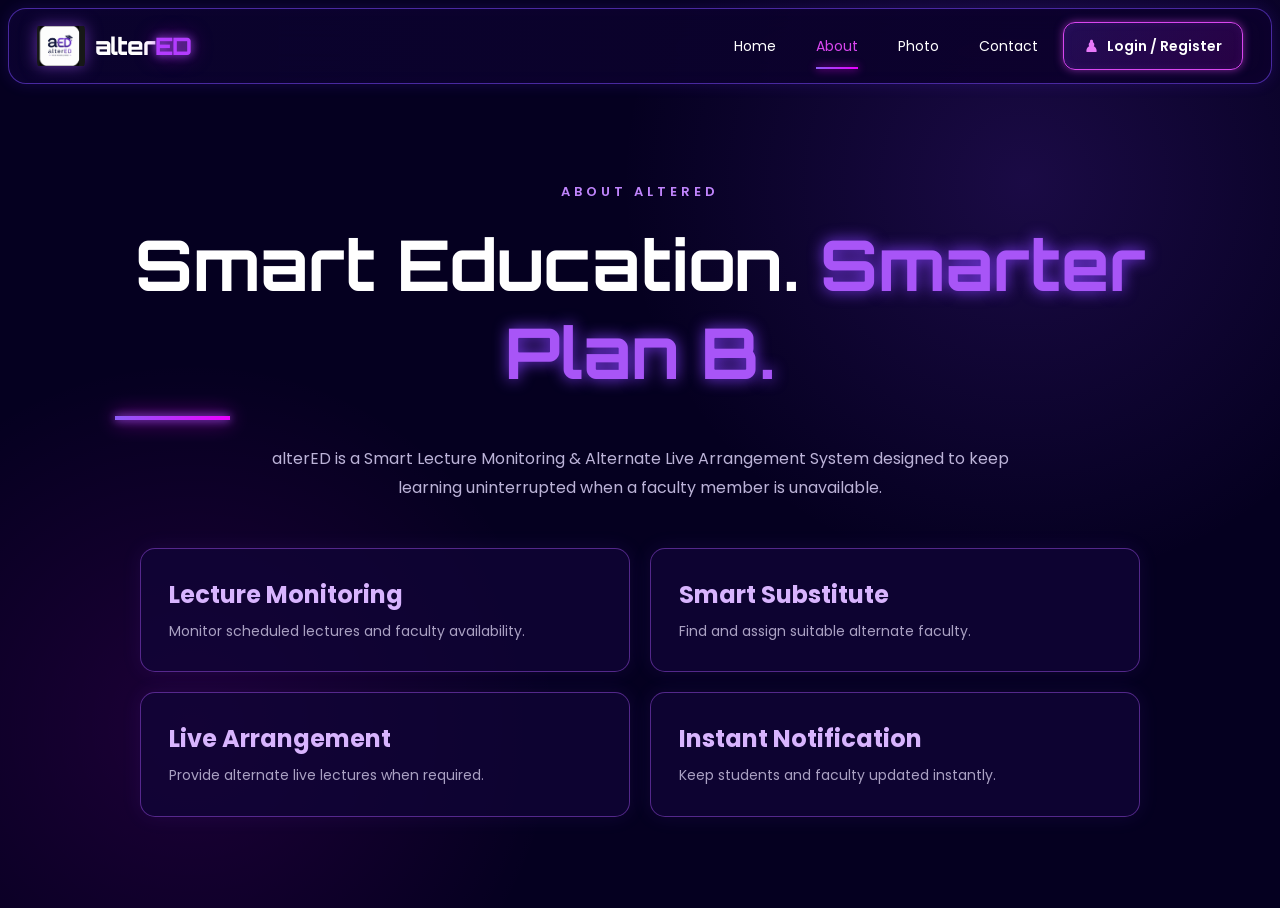
==== frontend/about.html @ 5fdceebd "Frontend completed" ====
<!DOCTYPE html>
<html lang="en">

<head>

    <meta charset="UTF-8">

    <meta
        name="viewport"
        content="width=device-width, initial-scale=1.0"
    >

    <title>About | alterED</title>

    <link rel="stylesheet" href="css/style.css">

</head>


<body>

    <header class="navbar">

        <a href="index.html" class="brand">

            <img
                src="images/test 2.jpg"
                alt="alterED Logo"
                class="brand-logo"
            >

            <span class="brand-name">
                alter<span>ED</span>
            </span>

        </a>


        <nav class="nav-menu">

            <a href="index.html">
                Home
            </a>

            <a href="about.html" class="active">
                About
            </a>

            <a href="photo.html">
                Photo
            </a>

            <a href="contact.html">
                Contact
            </a>

        </nav>


        <a
            href="login.html"
            class="auth-nav-button"
        >
            <span class="user-icon">♟</span>
            <span>Login / Register</span>
        </a>


        <button
            class="menu-button"
            onclick="toggleMenu()"
        >
            ☰
        </button>

    </header>


    <main class="simple-page">

        <p class="hero-small-title">
            ABOUT ALTERED
        </p>

        <h1 class="simple-title">
            Smart Education.
            <span>Smarter Plan B.</span>
        </h1>

        <div class="neon-line"></div>

        <p class="simple-description">

            alterED is a Smart Lecture Monitoring &
            Alternate Live Arrangement System designed
            to keep learning uninterrupted when a faculty
            member is unavailable.

        </p>


        <div class="feature-grid">

            <div class="feature-card">
                <h2>Lecture Monitoring</h2>
                <p>
                    Monitor scheduled lectures and faculty
                    availability.
                </p>
            </div>


            <div class="feature-card">
                <h2>Smart Substitute</h2>
                <p>
                    Find and assign suitable alternate faculty.
                </p>
            </div>


            <div class="feature-card">
                <h2>Live Arrangement</h2>
                <p>
                    Provide alternate live lectures when required.
                </p>
            </div>


            <div class="feature-card">
                <h2>Instant Notification</h2>
                <p>
                    Keep students and faculty updated instantly.
                </p>
            </div>

        </div>

    </main>


    <script src="js/script.js"></script>

</body>

</html>
---- frontend/css/style.css ----
@import url('https://fonts.googleapis.com/css2?family=Orbitron:wght@500;600;700;800&family=Poppins:wght@400;500;600;700&display=swap');


/* =====================================================
   RESET
===================================================== */

* {
    margin: 0;
    padding: 0;
    box-sizing: border-box;
}


html {
    scroll-behavior: smooth;
}


body {
    min-height: 100vh;

    font-family: 'Poppins', sans-serif;

    color: #ffffff;

    background:
        radial-gradient(
            circle at 80% 20%,
            rgba(124, 58, 237, 0.18),
            transparent 32%
        ),
        radial-gradient(
            circle at 15% 80%,
            rgba(236, 0, 255, 0.10),
            transparent 28%
        ),
        #050020;

    overflow-x: hidden;
}


/* =====================================================
   NAVBAR
===================================================== */

.navbar {
    width: calc(100% - 16px);

    min-height: 76px;

    margin: 8px;

    padding: 10px 28px;

    display: flex;

    align-items: center;

    justify-content: space-between;

    gap: 25px;

    position: relative;

    z-index: 100;

    border: 1px solid rgba(125, 74, 255, 0.55);

    border-radius: 18px;

    background:
        linear-gradient(
            90deg,
            rgba(11, 3, 46, 0.96),
            rgba(12, 1, 43, 0.88)
        );

    box-shadow:
        0 0 15px rgba(103, 51, 255, 0.16),
        inset 0 0 20px rgba(124, 58, 237, 0.03);

    backdrop-filter: blur(15px);
}


/* =====================================================
   BRAND
===================================================== */

.brand {
    display: flex;

    align-items: center;

    gap: 10px;

    text-decoration: none;

    flex-shrink: 0;
}


.brand-logo {
    width: 48px;

    height: 48px;

    object-fit: contain;

    border-radius: 8px;

    filter:
        drop-shadow(
            0 0 8px rgba(168, 85, 247, 0.55)
        );
}


.brand-name {
    font-family: 'Orbitron', sans-serif;

    font-size: 24px;

    font-weight: 800;

    color: #ffffff;

    letter-spacing: -1px;
}


.brand-name span {
    color: #b33cff;

    text-shadow:
        0 0 10px #a855f7,
        0 0 20px rgba(236, 0, 255, 0.5);
}


/* =====================================================
   NAV MENU
===================================================== */

.nav-menu {
    display: flex;

    align-items: center;

    justify-content: center;

    gap: 40px;

    margin-left: auto;
}


.nav-menu a {
    position: relative;

    color: #ffffff;

    text-decoration: none;

    font-size: 14px;

    transition: 0.3s;
}


.nav-menu a:hover {
    color: #d946ef;

    text-shadow:
        0 0 10px #d946ef;
}


.nav-menu a.active {
    color: #d946ef;
}


.nav-menu a.active::after {
    content: "";

    position: absolute;

    left: 0;

    right: 0;

    bottom: -12px;

    height: 2px;

    background:
        linear-gradient(
            90deg,
            #8b5cf6,
            #ec00ff
        );

    box-shadow:
        0 0 8px #ec00ff;
}


/* =====================================================
   LOGIN / REGISTER TOP RIGHT
===================================================== */

.auth-nav-button {
    min-height: 48px;

    padding: 0 20px;

    display: flex;

    align-items: center;

    justify-content: center;

    gap: 9px;

    border: 1px solid #d946ef;

    border-radius: 12px;

    color: #ffffff;

    text-decoration: none;

    font-size: 14px;

    font-weight: 600;

    background:
        linear-gradient(
            135deg,
            rgba(124, 58, 237, 0.20),
            rgba(236, 0, 255, 0.12)
        );

    box-shadow:
        0 0 8px rgba(217, 70, 239, 0.55),
        inset 0 0 10px rgba(168, 85, 247, 0.10);

    transition: 0.3s;

    white-space: nowrap;
}


.auth-nav-button:hover {
    transform: translateY(-2px);

    border-color: #ffffff;

    box-shadow:
        0 0 12px #d946ef,
        0 0 25px rgba(168, 85, 247, 0.45);
}


.user-icon {
    color: #e879f9;

    font-size: 16px;
}


/* =====================================================
   MOBILE MENU BUTTON
===================================================== */

.menu-button {
    display: none;

    border: none;

    background: transparent;

    color: #ffffff;

    font-size: 27px;

    cursor: pointer;
}


/* =====================================================
   HERO
===================================================== */

.hero {
    min-height: calc(100vh - 92px);

    padding: 55px 8% 70px;

    display: flex;

    align-items: center;

    justify-content: space-between;

    gap: 60px;

    position: relative;

    overflow: hidden;
}


.hero-content {
    width: 48%;

    position: relative;

    z-index: 5;
}


.hero-small-title {
    color: #c084fc;

    font-size: 13px;

    font-weight: 600;

    letter-spacing: 4px;

    margin-bottom: 18px;
}


.hero-title {
    font-family: 'Orbitron', sans-serif;

    font-size: clamp(58px, 7vw, 94px);

    line-height: 0.98;

    font-weight: 800;

    color: #ffffff;

    letter-spacing: -3px;

    text-shadow:
        0 0 10px rgba(255, 255, 255, 0.12);
}


.hero-title span {
    color: #a855f7;

    text-shadow:
        0 0 10px #a855f7,
        0 0 30px #7c3aed,
        0 0 45px rgba(236, 0, 255, 0.4);
}


.neon-line {
    width: 115px;

    height: 4px;

    margin: 20px 0 25px;

    background:
        linear-gradient(
            90deg,
            #8b5cf6,
            #ec00ff
        );

    box-shadow:
        0 0 8px #a855f7,
        0 0 20px #ec00ff;
}


.hero-heading {
    font-family: 'Orbitron', sans-serif;

    max-width: 650px;

    font-size: clamp(21px, 2.4vw, 31px);

    line-height: 1.35;

    font-weight: 600;

    margin-bottom: 20px;
}


.hero-description {
    max-width: 590px;

    color: #bcb3d8;

    font-size: 15px;

    line-height: 1.8;

    margin-bottom: 15px;
}


.hero-tagline {
    color: #ffffff;

    font-size: 15px;

    font-weight: 600;

    margin-bottom: 28px;
}


/* =====================================================
   GET STARTED
===================================================== */

.get-started {
    width: 220px;

    height: 56px;

    display: flex;

    align-items: center;

    justify-content: center;

    gap: 30px;

    border: 2px solid #ec38ff;

    border-radius: 13px;

    color: #ffffff;

    text-decoration: none;

    font-weight: 600;

    font-size: 16px;

    background:
        linear-gradient(
            90deg,
            rgba(124, 58, 237, 0.28),
            rgba(236, 0, 255, 0.14)
        );

    box-shadow:
        0 0 10px rgba(236, 56, 255, 0.6),
        0 0 25px rgba(124, 58, 237, 0.2);

    transition: 0.3s;
}


.get-started span {
    font-size: 23px;
}


.get-started:hover {
    transform: translateY(-3px);

    background:
        linear-gradient(
            90deg,
            #7c3aed,
            #c026d3
        );

    box-shadow:
        0 0 15px #ec38ff,
        0 0 35px rgba(168, 85, 247, 0.5);
}


/* =====================================================
   HERO VISUAL
===================================================== */

.hero-visual {
    width: 48%;

    min-height: 500px;

    position: relative;

    display: flex;

    align-items: center;

    justify-content: center;
}


.visual-glow {
    position: absolute;

    border-radius: 50%;

    filter: blur(90px);

    pointer-events: none;
}


.glow-purple {
    width: 300px;

    height: 300px;

    background: #7c3aed;

    opacity: 0.28;
}


.glow-blue {
    width: 250px;

    height: 250px;

    background: #2563eb;

    opacity: 0.18;

    right: 0;

    bottom: 40px;
}


/* =====================================================
   EDUCATION CIRCLE
===================================================== */

.education-circle {
    width: 470px;

    height: 470px;

    position: relative;

    display: flex;

    align-items: center;

    justify-content: center;

    border-radius: 50%;

    background:
        radial-gradient(
            circle,
            rgba(55, 25, 130, 0.35),
            transparent 63%
        );
}


.education-circle::before {
    content: "";

    position: absolute;

    width: 350px;

    height: 350px;

    border: 1px solid rgba(139, 92, 246, 0.35);

    border-radius: 50%;

    box-shadow:
        0 0 30px rgba(124, 58, 237, 0.25);
}


/* =====================================================
   ORBIT ICONS
===================================================== */

.orbit-icon {
    width: 58px;

    height: 58px;

    position: absolute;

    display: flex;

    align-items: center;

    justify-content: center;

    border: 1px solid #8b5cf6;

    border-radius: 50%;

    background:
        radial-gradient(
            circle,
            rgba(124, 58, 237, 0.55),
            rgba(20, 5, 70, 0.9)
        );

    box-shadow:
        0 0 10px #7c3aed,
        0 0 20px rgba(168, 85, 247, 0.25);

    font-size: 22px;

    z-index: 4;
}


.icon-top {
    top: 5px;

    left: 50%;

    transform: translateX(-50%);
}


.icon-left-top {
    top: 80px;

    left: 65px;
}


.icon-right-top {
    top: 80px;

    right: 65px;
}


.icon-left {
    top: 210px;

    left: 10px;
}


.icon-right {
    top: 210px;

    right: 10px;
}


.icon-left-bottom {
    bottom: 70px;

    left: 65px;
}


.icon-right-bottom {
    bottom: 70px;

    right: 65px;
}


/* =====================================================
   CIRCLE LINES
===================================================== */

.circle-line {
    position: absolute;

    height: 1px;

    background:
        linear-gradient(
            90deg,
            transparent,
            #6366f1,
            transparent
        );

    opacity: 0.55;
}


.line-one {
    width: 350px;

    transform: rotate(0deg);
}


.line-two {
    width: 330px;

    transform: rotate(45deg);
}


.line-three {
    width: 330px;

    transform: rotate(-45deg);
}


.line-four {
    width: 300px;

    transform: rotate(90deg);
}


/* =====================================================
   LAPTOP
===================================================== */

.laptop {
    width: 275px;

    position: relative;

    z-index: 5;

    filter:
        drop-shadow(
            0 0 20px rgba(76, 29, 149, 0.8)
        );
}


.laptop-screen {
    width: 245px;

    height: 165px;

    margin: auto;

    display: flex;

    align-items: center;

    justify-content: center;

    border: 5px solid #4234a8;

    border-bottom: 8px solid #24205e;

    border-radius: 10px 10px 3px 3px;

    background:
        radial-gradient(
            circle,
            #261064,
            #080025
        );

    box-shadow:
        0 0 10px #7c3aed,
        inset 0 0 20px rgba(124, 58, 237, 0.3);
}


.screen-symbol {
    font-size: 70px;

    filter:
        drop-shadow(
            0 0 12px #a855f7
        );
}


.laptop-base {
    width: 285px;

    height: 15px;

    margin-left: -5px;

    border-radius: 3px 3px 10px 10px;

    background:
        linear-gradient(
            90deg,
            #26216a,
            #5543c7,
            #26216a
        );

    box-shadow:
        0 5px 15px rgba(0, 0, 0, 0.4);
}


/* =====================================================
   PLATFORM
===================================================== */

.platform {
    width: 520px;

    height: 70px;

    position: absolute;

    bottom: 35px;

    border-radius: 50%;

    border: 3px solid #6d35f5;

    background:
        radial-gradient(
            ellipse,
            rgba(124, 58, 237, 0.25),
            transparent 65%
        );

    box-shadow:
        0 0 15px #7c3aed,
        0 0 40px rgba(37, 99, 235, 0.35);
}


/* =====================================================
   AUTH PAGE
===================================================== */

.auth-page {
    min-height: calc(100vh - 92px);

    padding: 55px 25px;

    position: relative;

    display: flex;

    align-items: center;

    justify-content: center;

    overflow: hidden;
}


.auth-background-glow {
    position: absolute;

    border-radius: 50%;

    filter: blur(130px);

    pointer-events: none;
}


.glow-auth-one {
    width: 400px;

    height: 400px;

    background: #7c3aed;

    opacity: 0.20;

    left: 5%;
}


.glow-auth-two {
    width: 350px;

    height: 350px;

    background: #2563eb;

    opacity: 0.15;

    right: 5%;
}


/* =====================================================
   AUTH CONTAINER
===================================================== */

.auth-container {
    width: 100%;

    max-width: 850px;

    padding: 35px 45px;

    display: grid;

    grid-template-columns: 1fr 1px 1fr;

    align-items: center;

    gap: 40px;

    position: relative;

    z-index: 5;

    border: 1px solid #a855f7;

    border-radius: 24px;

    background:
        radial-gradient(
            circle at center,
            rgba(79, 34, 165, 0.22),
            rgba(8, 0, 35, 0.93)
        );

    box-shadow:
        0 0 15px rgba(168, 85, 247, 0.55),
        0 0 40px rgba(124, 58, 237, 0.20),
        inset 0 0 25px rgba(168, 85, 247, 0.06);

    backdrop-filter: blur(18px);
}


.auth-column {
    width: 100%;
}


.auth-heading {
    text-align: center;

    margin-bottom: 22px;
}


.auth-heading h1 {
    font-size: 25px;

    margin-bottom: 5px;
}


.auth-heading p {
    color: #c4b5fd;

    font-size: 13px;
}


/* =====================================================
   AUTH INPUTS
===================================================== */

.auth-input {
    width: 100%;

    height: 48px;

    display: flex;

    align-items: center;

    gap: 10px;

    padding: 0 14px;

    margin-bottom: 13px;

    border: 1px solid rgba(168, 85, 247, 0.65);

    border-radius: 8px;

    background:
        rgba(10, 0, 45, 0.75);

    transition: 0.3s;
}


.auth-input:focus-within {
    border-color: #d946ef;

    box-shadow:
        0 0 10px rgba(217, 70, 239, 0.35);
}


.auth-input span {
    color: #c084fc;

    font-size: 16px;
}


.auth-input input,
.auth-input select {
    width: 100%;

    height: 100%;

    border: none;

    outline: none;

    color: #ffffff;

    background: transparent;

    font-family: 'Poppins', sans-serif;

    font-size: 13px;
}


.auth-input input::placeholder {
    color: #8d84a7;
}


.auth-input select option {
    background: #10002f;

    color: #ffffff;
}


/* =====================================================
   AUTH SUBMIT
===================================================== */

.auth-submit {
    width: 100%;

    height: 47px;

    border: none;

    border-radius: 8px;

    color: #ffffff;

    background:
        linear-gradient(
            90deg,
            #c026d3,
            #7c3aed
        );

    font-family: 'Poppins', sans-serif;

    font-size: 14px;

    font-weight: 600;

    cursor: pointer;

    box-shadow:
        0 0 15px rgba(168, 85, 247, 0.35);

    transition: 0.3s;
}


.auth-submit:hover {
    transform: translateY(-2px);

    box-shadow:
        0 0 15px #d946ef,
        0 0 30px rgba(124, 58, 237, 0.45);
}


.forgot-password {
    display: block;

    margin-top: 11px;

    text-align: center;

    color: #c084fc;

    font-size: 12px;

    text-decoration: none;
}


.forgot-password:hover {
    color: #ec00ff;
}


.form-message {
    min-height: 18px;

    margin-top: 7px;

    text-align: center;

    color: #d8b4fe;

    font-size: 12px;
}


/* =====================================================
   AUTH DIVIDER
===================================================== */

.auth-divider {
    width: 1px;

    height: 85%;

    background:
        linear-gradient(
            transparent,
            #a855f7,
            #ec00ff,
            transparent
        );

    box-shadow:
        0 0 10px #a855f7;
}


/* =====================================================
   SIMPLE PAGES
===================================================== */

.simple-page {
    min-height: calc(100vh - 92px);

    padding: 90px 9%;

    text-align: center;

    position: relative;
}


.simple-title {
    font-family: 'Orbitron', sans-serif;

    font-size: clamp(38px, 6vw, 70px);

    margin-bottom: 20px;
}


.simple-title span {
    color: #a855f7;

    text-shadow:
        0 0 15px #7c3aed;
}


.simple-description {
    max-width: 800px;

    margin: 0 auto 45px;

    color: #bcb3d8;

    line-height: 1.8;
}


.feature-grid {
    max-width: 1000px;

    margin: auto;

    display: grid;

    grid-template-columns:
        repeat(2, 1fr);

    gap: 20px;
}


.feature-card {
    padding: 28px;

    text-align: left;

    border: 1px solid rgba(168, 85, 247, 0.45);

    border-radius: 15px;

    background:
        rgba(17, 4, 55, 0.75);

    box-shadow:
        0 0 20px rgba(124, 58, 237, 0.10);
}


.feature-card h2 {
    color: #d8b4fe;

    margin-bottom: 8px;
}


.feature-card p {
    color: #aaa1c3;

    font-size: 14px;

    line-height: 1.7;
}


/* =====================================================
   PHOTO
===================================================== */

.photo-container {
    max-width: 750px;

    margin: 35px auto;

    padding: 15px;

    border: 1px solid #a855f7;

    border-radius: 20px;

    box-shadow:
        0 0 20px rgba(168, 85, 247, 0.3);
}


.main-photo {
    width: 100%;

    display: block;

    border-radius: 12px;
}


/* =====================================================
   CONTACT
===================================================== */

.contact-card {
    max-width: 700px;

    margin: 40px auto;

    display: grid;

    gap: 18px;
}


.contact-item {
    padding: 25px;

    border: 1px solid rgba(168, 85, 247, 0.45);

    border-radius: 14px;

    background:
        rgba(15, 3, 48, 0.75);
}


.contact-item h2 {
    color: #d8b4fe;

    margin-bottom: 6px;
}


.contact-item p {
    color: #aaa1c3;

    font-size: 14px;
}


/* =====================================================
   TABLET
===================================================== */

@media (max-width: 1000px) {

    .navbar {
        padding: 10px 18px;
    }


    .nav-menu {
        gap: 22px;
    }


    .hero {
        padding-left: 5%;
        padding-right: 5%;
    }


    .hero-visual {
        transform: scale(0.85);
    }


    .auth-container {
        max-width: 780px;

        padding: 30px;
    }

}


/* =====================================================
   MOBILE
===================================================== */

@media (max-width: 750px) {

    .navbar {
        min-height: 65px;

        border-radius: 13px;

        padding: 8px 14px;
    }


    .brand-logo {
        width: 40px;

        height: 40px;
    }


    .brand-name {
        font-size: 19px;
    }


    .nav-menu {
        display: none;

        position: absolute;

        top: 72px;

        left: 0;

        width: 100%;

        padding: 25px;

        flex-direction: column;

        gap: 22px;

        border: 1px solid rgba(168, 85, 247, 0.4);

        border-radius: 12px;

        background:
            rgba(8, 0, 35, 0.98);

        box-shadow:
            0 10px 30px rgba(0, 0, 0, 0.5);
    }


    .nav-menu.show {
        display: flex;
    }


    .nav-menu a.active::after {
        bottom: -7px;
    }


    .auth-nav-button {
        display: none;
    }


    .menu-button {
        display: block;
    }


    .hero {
        min-height: auto;

        padding: 60px 7%;

        flex-direction: column;

        text-align: center;
    }


    .hero-content {
        width: 100%;
    }


    .hero-small-title {
        font-size: 10px;

        letter-spacing: 2px;
    }


    .hero-title {
        font-size: 53px;

        letter-spacing: -2px;
    }


    .neon-line {
        margin-left: auto;

        margin-right: auto;
    }


    .hero-heading {
        font-size: 19px;
    }


    .hero-description {
        font-size: 13px;
    }


    .get-started {
        margin: auto;
    }


    .hero-visual {
        width: 100%;

        min-height: 420px;

        transform: scale(0.75);

        margin-top: -25px;
    }


    .auth-page {
        padding: 35px 15px;
    }


    .auth-container {
        grid-template-columns: 1fr;

        gap: 28px;

        padding: 30px 22px;

        border-radius: 18px;
    }


    .auth-divider {
        width: 80%;

        height: 1px;

        margin: auto;
    }


    .feature-grid {
        grid-template-columns: 1fr;
    }


    .simple-page {
        padding: 60px 6%;
    }

}


/* =====================================================
   SMALL MOBILE
===================================================== */

@media (max-width: 420px) {

    .hero-title {
        font-size: 43px;
    }


    .hero-heading {
        font-size: 17px;
    }


    .hero-visual {
        transform: scale(0.58);

        margin-top: -70px;

        margin-bottom: -70px;
    }


    .auth-container {
        padding: 25px 16px;
    }


    .auth-heading h1 {
        font-size: 22px;
    }


    .simple-title {
        font-size: 35px;
    }

}
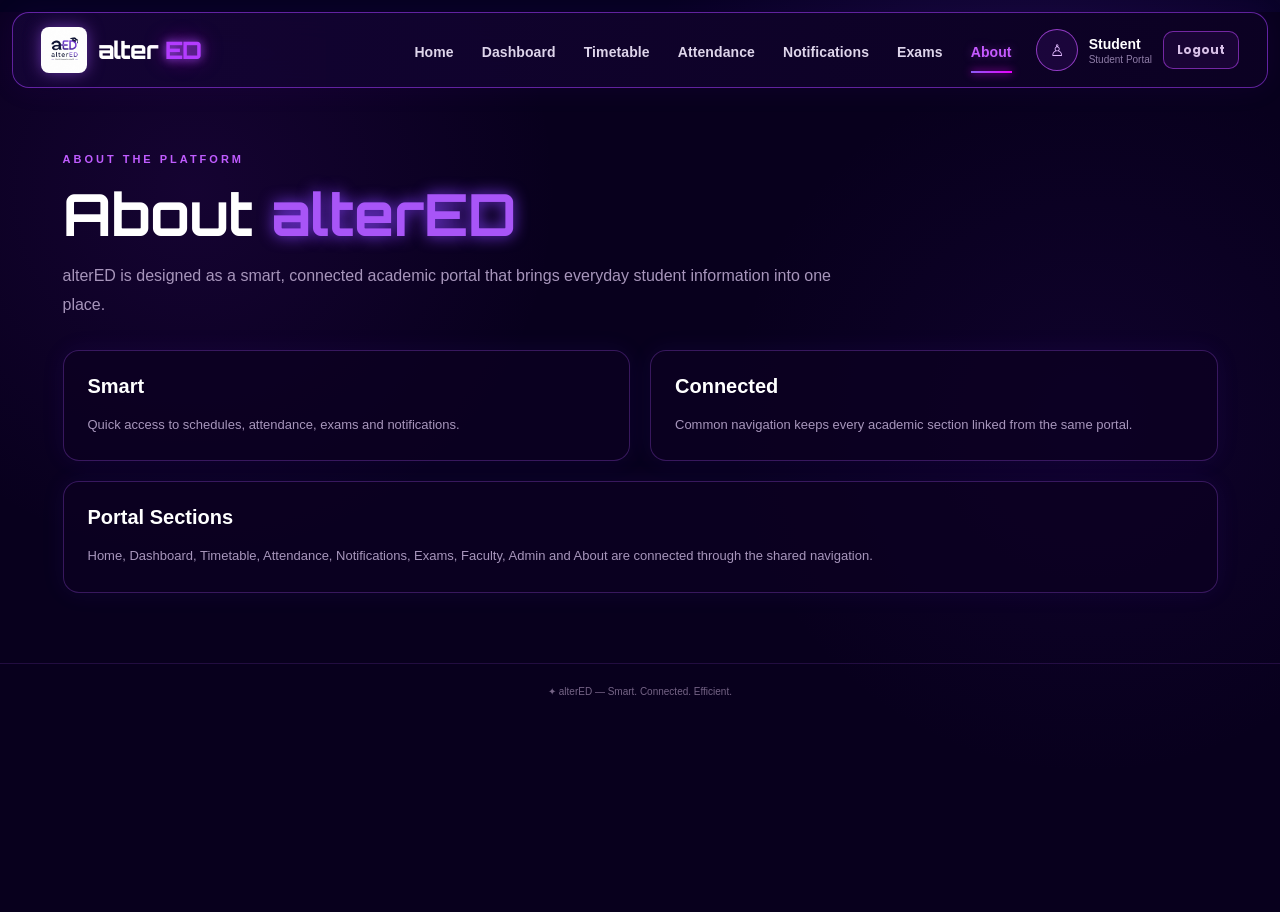
==== commit c4ef2811: "Update frontend UI" ====
--- a/frontend/about.html
+++ b/frontend/about.html
@@ -1,145 +1,117 @@
 <!DOCTYPE html>
 <html lang="en">
+ <head>
+  <meta charset="utf-8"/>
+  <meta content="width=device-width, initial-scale=1.0" name="viewport"/>
+  <link href="style.css" rel="stylesheet"/>
+  <script defer="" src="script.js">
+  </script>
+  <title>
+   alterED | About
+  </title>
+ </head>
+ <body>
+  <div class="student-page role-page" data-allowed-roles="student faculty admin">
+   <header class="dashboard-navbar">
+    <a aria-label="alterED home" class="brand" href="index.html">
+     <img alt="alterED Logo" class="brand-logo" src="logo.jfif"/>
+     <div class="brand-name">
+      alter
+      <span>
+       ED
+      </span>
+     </div>
+    </a>
+    <nav aria-label="Primary navigation" class="dashboard-nav">
+     <a class="nav-link" data-page="index.html" data-roles="student faculty admin" href="index.html">
+      Home
+     </a>
+     <a class="nav-link" data-page="student.html" data-roles="student" href="student.html">
+      Dashboard
+     </a>
+     <a class="nav-link" data-page="timetable.html" data-roles="student faculty admin" href="timetable.html">
+      Timetable
+     </a>
+     <a class="nav-link" data-page="attendance.html" data-roles="student" href="attendance.html">
+      Attendance
+     </a>
+     <a class="nav-link" data-page="notification.html" data-roles="student faculty admin" href="notification.html">
+      Notifications
+     </a>
+     <a class="nav-link" data-page="exam.html" data-roles="student faculty admin" href="exam.html">
+      Exams
+     </a>
+     <a class="nav-link" data-page="faculty.html" data-roles="faculty admin" href="faculty.html">
+      Faculty
+     </a>
+     <a class="nav-link" data-page="admin.html" data-roles="admin" href="admin.html">
+      Admin
+     </a>
+     <a class="nav-link" data-page="about.html" data-roles="student faculty admin" href="about.html">
+      About
+     </a>
+    </nav>
+    <div class="student-profile">
+     <div aria-hidden="true" class="profile-circle">
+      ♙
+     </div>
+     <div class="profile-info">
+      <strong id="profileRole">
+       Student
+      </strong>
+      <span id="profileScope">
+       Student Portal
+      </span>
+     </div>
+     <button aria-label="Logout" class="logout-button" id="logoutButton" type="button">
+      Logout
+     </button>
+    </div>
+   </header>
+   <main class="page-shell">
+    <span class="section-label">
+     ABOUT THE PLATFORM
+    </span>
+    <h1 class="page-title">
+     About
+     <span>
+      alterED
+     </span>
+    </h1>
+    <p class="page-subtitle">
+     alterED is designed as a smart, connected academic portal that brings everyday student information into one place.
+    </p>
+    <div class="content-grid">
+     <div class="data-card">
+      <h2>
+       Smart
+      </h2>
+      <p>
+       Quick access to schedules, attendance, exams and notifications.
+      </p>
+     </div>
+     <div class="data-card">
+      <h2>
+       Connected
+      </h2>
+      <p>
+       Common navigation keeps every academic section linked from the same portal.
+      </p>
+     </div>
+     <div class="data-card full-card">
+      <h2>
+       Portal Sections
+      </h2>
+      <p>
+       Home, Dashboard, Timetable, Attendance, Notifications, Exams, Faculty, Admin and About are connected through the shared navigation.
+      </p>
+     </div>
+    </div>
+   </main>
+   <footer class="dashboard-footer">
+    ✦ alterED — Smart. Connected. Efficient.
+   </footer>
+  </div>
+ </body>
+</html>
 
-<head>
-
-    <meta charset="UTF-8">
-
-    <meta
-        name="viewport"
-        content="width=device-width, initial-scale=1.0"
-    >
-
-    <title>About | alterED</title>
-
-    <link rel="stylesheet" href="css/style.css">
-
-</head>
-
-
-<body>
-
-    <header class="navbar">
-
-        <a href="index.html" class="brand">
-
-            <img
-                src="images/test 2.jpg"
-                alt="alterED Logo"
-                class="brand-logo"
-            >
-
-            <span class="brand-name">
-                alter<span>ED</span>
-            </span>
-
-        </a>
-
-
-        <nav class="nav-menu">
-
-            <a href="index.html">
-                Home
-            </a>
-
-            <a href="about.html" class="active">
-                About
-            </a>
-
-            <a href="photo.html">
-                Photo
-            </a>
-
-            <a href="contact.html">
-                Contact
-            </a>
-
-        </nav>
-
-
-        <a
-            href="login.html"
-            class="auth-nav-button"
-        >
-            <span class="user-icon">♟</span>
-            <span>Login / Register</span>
-        </a>
-
-
-        <button
-            class="menu-button"
-            onclick="toggleMenu()"
-        >
-            ☰
-        </button>
-
-    </header>
-
-
-    <main class="simple-page">
-
-        <p class="hero-small-title">
-            ABOUT ALTERED
-        </p>
-
-        <h1 class="simple-title">
-            Smart Education.
-            <span>Smarter Plan B.</span>
-        </h1>
-
-        <div class="neon-line"></div>
-
-        <p class="simple-description">
-
-            alterED is a Smart Lecture Monitoring &
-            Alternate Live Arrangement System designed
-            to keep learning uninterrupted when a faculty
-            member is unavailable.
-
-        </p>
-
-
-        <div class="feature-grid">
-
-            <div class="feature-card">
-                <h2>Lecture Monitoring</h2>
-                <p>
-                    Monitor scheduled lectures and faculty
-                    availability.
-                </p>
-            </div>
-
-
-            <div class="feature-card">
-                <h2>Smart Substitute</h2>
-                <p>
-                    Find and assign suitable alternate faculty.
-                </p>
-            </div>
-
-
-            <div class="feature-card">
-                <h2>Live Arrangement</h2>
-                <p>
-                    Provide alternate live lectures when required.
-                </p>
-            </div>
-
-
-            <div class="feature-card">
-                <h2>Instant Notification</h2>
-                <p>
-                    Keep students and faculty updated instantly.
-                </p>
-            </div>
-
-        </div>
-
-    </main>
-
-
-    <script src="js/script.js"></script>
-
-</body>
-
-</html>
--- a/frontend/style.css
+++ b/frontend/style.css
@@ -0,0 +1,3755 @@
+@import url('https://fonts.googleapis.com/css2?family=Orbitron:wght@500;600;700;800&family=Poppins:wght@400;500;600;700&display=swap');
+
+
+/* =====================================================
+   RESET
+===================================================== */
+
+* {
+    margin: 0;
+    padding: 0;
+    box-sizing: border-box;
+}
+
+
+html {
+    scroll-behavior: smooth;
+}
+
+
+body {
+    min-height: 100vh;
+
+    font-family: 'Poppins', sans-serif;
+
+    color: #ffffff;
+
+    background:
+        radial-gradient(
+            circle at 80% 20%,
+            rgba(124, 58, 237, 0.18),
+            transparent 32%
+        ),
+        radial-gradient(
+            circle at 15% 80%,
+            rgba(236, 0, 255, 0.10),
+            transparent 28%
+        ),
+        #050020;
+
+    overflow-x: hidden;
+}
+
+
+/* =====================================================
+   NAVBAR
+===================================================== */
+
+.navbar {
+    width: calc(100% - 16px);
+
+    min-height: 76px;
+
+    margin: 8px;
+
+    padding: 10px 28px;
+
+    display: flex;
+
+    align-items: center;
+
+    justify-content: space-between;
+
+    gap: 25px;
+
+    position: relative;
+
+    z-index: 100;
+
+    border: 1px solid rgba(125, 74, 255, 0.55);
+
+    border-radius: 18px;
+
+    background:
+        linear-gradient(
+            90deg,
+            rgba(11, 3, 46, 0.96),
+            rgba(12, 1, 43, 0.88)
+        );
+
+    box-shadow:
+        0 0 15px rgba(103, 51, 255, 0.16),
+        inset 0 0 20px rgba(124, 58, 237, 0.03);
+
+    backdrop-filter: blur(15px);
+}
+
+
+/* =====================================================
+   BRAND
+===================================================== */
+
+.brand {
+    display: flex;
+
+    align-items: center;
+
+    gap: 10px;
+
+    text-decoration: none;
+
+    flex-shrink: 0;
+}
+
+
+.brand-logo {
+    width: 48px;
+
+    height: 48px;
+
+    object-fit: contain;
+
+    border-radius: 8px;
+
+    filter:
+        drop-shadow(
+            0 0 8px rgba(168, 85, 247, 0.55)
+        );
+}
+
+
+.brand-name {
+    font-family: 'Orbitron', sans-serif;
+
+    font-size: 24px;
+
+    font-weight: 800;
+
+    color: #ffffff;
+
+    letter-spacing: -1px;
+}
+
+
+.brand-name span {
+    color: #b33cff;
+
+    text-shadow:
+        0 0 10px #a855f7,
+        0 0 20px rgba(236, 0, 255, 0.5);
+}
+
+
+/* =====================================================
+   NAV MENU
+===================================================== */
+
+.nav-menu {
+    display: flex;
+
+    align-items: center;
+
+    justify-content: center;
+
+    gap: 40px;
+
+    margin-left: auto;
+}
+
+
+.nav-menu a {
+    position: relative;
+
+    color: #ffffff;
+
+    text-decoration: none;
+
+    font-size: 14px;
+
+    transition: 0.3s;
+}
+
+
+.nav-menu a:hover {
+    color: #d946ef;
+
+    text-shadow:
+        0 0 10px #d946ef;
+}
+
+
+.nav-menu a.active {
+    color: #d946ef;
+}
+
+
+.nav-menu a.active::after {
+    content: "";
+
+    position: absolute;
+
+    left: 0;
+
+    right: 0;
+
+    bottom: -12px;
+
+    height: 2px;
+
+    background:
+        linear-gradient(
+            90deg,
+            #8b5cf6,
+            #ec00ff
+        );
+
+    box-shadow:
+        0 0 8px #ec00ff;
+}
+
+
+/* =====================================================
+   LOGIN / REGISTER TOP RIGHT
+===================================================== */
+
+.auth-nav-button {
+    min-height: 48px;
+
+    padding: 0 20px;
+
+    display: flex;
+
+    align-items: center;
+
+    justify-content: center;
+
+    gap: 9px;
+
+    border: 1px solid #d946ef;
+
+    border-radius: 12px;
+
+    color: #ffffff;
+
+    text-decoration: none;
+
+    font-size: 14px;
+
+    font-weight: 600;
+
+    background:
+        linear-gradient(
+            135deg,
+            rgba(124, 58, 237, 0.20),
+            rgba(236, 0, 255, 0.12)
+        );
+
+    box-shadow:
+        0 0 8px rgba(217, 70, 239, 0.55),
+        inset 0 0 10px rgba(168, 85, 247, 0.10);
+
+    transition: 0.3s;
+
+    white-space: nowrap;
+}
+
+
+.auth-nav-button:hover {
+    transform: translateY(-2px);
+
+    border-color: #ffffff;
+
+    box-shadow:
+        0 0 12px #d946ef,
+        0 0 25px rgba(168, 85, 247, 0.45);
+}
+
+
+.user-icon {
+    color: #e879f9;
+
+    font-size: 16px;
+}
+
+
+/* =====================================================
+   MOBILE MENU BUTTON
+===================================================== */
+
+.menu-button {
+    display: none;
+
+    border: none;
+
+    background: transparent;
+
+    color: #ffffff;
+
+    font-size: 27px;
+
+    cursor: pointer;
+}
+
+
+/* =====================================================
+   HERO
+===================================================== */
+
+.hero {
+    min-height: calc(100vh - 92px);
+
+    padding: 55px 8% 70px;
+
+    display: flex;
+
+    align-items: center;
+
+    justify-content: space-between;
+
+    gap: 60px;
+
+    position: relative;
+
+    overflow: hidden;
+}
+
+
+.hero-content {
+    width: 48%;
+
+    position: relative;
+
+    z-index: 5;
+}
+
+
+.hero-small-title {
+    color: #c084fc;
+
+    font-size: 13px;
+
+    font-weight: 600;
+
+    letter-spacing: 4px;
+
+    margin-bottom: 18px;
+}
+
+
+.hero-title {
+    font-family: 'Orbitron', sans-serif;
+
+    font-size: clamp(58px, 7vw, 94px);
+
+    line-height: 0.98;
+
+    font-weight: 800;
+
+    color: #ffffff;
+
+    letter-spacing: -3px;
+
+    text-shadow:
+        0 0 10px rgba(255, 255, 255, 0.12);
+}
+
+
+.hero-title span {
+    color: #a855f7;
+
+    text-shadow:
+        0 0 10px #a855f7,
+        0 0 30px #7c3aed,
+        0 0 45px rgba(236, 0, 255, 0.4);
+}
+
+
+.neon-line {
+    width: 115px;
+
+    height: 4px;
+
+    margin: 20px 0 25px;
+
+    background:
+        linear-gradient(
+            90deg,
+            #8b5cf6,
+            #ec00ff
+        );
+
+    box-shadow:
+        0 0 8px #a855f7,
+        0 0 20px #ec00ff;
+}
+
+
+.hero-heading {
+    font-family: 'Orbitron', sans-serif;
+
+    max-width: 650px;
+
+    font-size: clamp(21px, 2.4vw, 31px);
+
+    line-height: 1.35;
+
+    font-weight: 600;
+
+    margin-bottom: 20px;
+}
+
+
+.hero-description {
+    max-width: 590px;
+
+    color: #bcb3d8;
+
+    font-size: 15px;
+
+    line-height: 1.8;
+
+    margin-bottom: 15px;
+}
+
+
+.hero-tagline {
+    color: #ffffff;
+
+    font-size: 15px;
+
+    font-weight: 600;
+
+    margin-bottom: 28px;
+}
+
+
+/* =====================================================
+   GET STARTED
+===================================================== */
+
+.get-started {
+    width: 220px;
+
+    height: 56px;
+
+    display: flex;
+
+    align-items: center;
+
+    justify-content: center;
+
+    gap: 30px;
+
+    border: 2px solid #ec38ff;
+
+    border-radius: 13px;
+
+    color: #ffffff;
+
+    text-decoration: none;
+
+    font-weight: 600;
+
+    font-size: 16px;
+
+    background:
+        linear-gradient(
+            90deg,
+            rgba(124, 58, 237, 0.28),
+            rgba(236, 0, 255, 0.14)
+        );
+
+    box-shadow:
+        0 0 10px rgba(236, 56, 255, 0.6),
+        0 0 25px rgba(124, 58, 237, 0.2);
+
+    transition: 0.3s;
+}
+
+
+.get-started span {
+    font-size: 23px;
+}
+
+
+.get-started:hover {
+    transform: translateY(-3px);
+
+    background:
+        linear-gradient(
+            90deg,
+            #7c3aed,
+            #c026d3
+        );
+
+    box-shadow:
+        0 0 15px #ec38ff,
+        0 0 35px rgba(168, 85, 247, 0.5);
+}
+
+
+/* =====================================================
+   HERO VISUAL
+===================================================== */
+
+.hero-visual {
+    width: 48%;
+
+    min-height: 500px;
+
+    position: relative;
+
+    display: flex;
+
+    align-items: center;
+
+    justify-content: center;
+}
+
+
+.visual-glow {
+    position: absolute;
+
+    border-radius: 50%;
+
+    filter: blur(90px);
+
+    pointer-events: none;
+}
+
+
+.glow-purple {
+    width: 300px;
+
+    height: 300px;
+
+    background: #7c3aed;
+
+    opacity: 0.28;
+}
+
+
+.glow-blue {
+    width: 250px;
+
+    height: 250px;
+
+    background: #2563eb;
+
+    opacity: 0.18;
+
+    right: 0;
+
+    bottom: 40px;
+}
+
+
+/* =====================================================
+   EDUCATION CIRCLE
+===================================================== */
+
+.education-circle {
+    width: 470px;
+
+    height: 470px;
+
+    position: relative;
+
+    display: flex;
+
+    align-items: center;
+
+    justify-content: center;
+
+    border-radius: 50%;
+
+    background:
+        radial-gradient(
+            circle,
+            rgba(55, 25, 130, 0.35),
+            transparent 63%
+        );
+}
+
+
+.education-circle::before {
+    content: "";
+
+    position: absolute;
+
+    width: 350px;
+
+    height: 350px;
+
+    border: 1px solid rgba(139, 92, 246, 0.35);
+
+    border-radius: 50%;
+
+    box-shadow:
+        0 0 30px rgba(124, 58, 237, 0.25);
+}
+
+
+/* =====================================================
+   ORBIT ICONS
+===================================================== */
+
+.orbit-icon {
+    width: 58px;
+
+    height: 58px;
+
+    position: absolute;
+
+    display: flex;
+
+    align-items: center;
+
+    justify-content: center;
+
+    border: 1px solid #8b5cf6;
+
+    border-radius: 50%;
+
+    background:
+        radial-gradient(
+            circle,
+            rgba(124, 58, 237, 0.55),
+            rgba(20, 5, 70, 0.9)
+        );
+
+    box-shadow:
+        0 0 10px #7c3aed,
+        0 0 20px rgba(168, 85, 247, 0.25);
+
+    font-size: 22px;
+
+    z-index: 4;
+}
+
+
+.icon-top {
+    top: 5px;
+
+    left: 50%;
+
+    transform: translateX(-50%);
+}
+
+
+.icon-left-top {
+    top: 80px;
+
+    left: 65px;
+}
+
+
+.icon-right-top {
+    top: 80px;
+
+    right: 65px;
+}
+
+
+.icon-left {
+    top: 210px;
+
+    left: 10px;
+}
+
+
+.icon-right {
+    top: 210px;
+
+    right: 10px;
+}
+
+
+.icon-left-bottom {
+    bottom: 70px;
+
+    left: 65px;
+}
+
+
+.icon-right-bottom {
+    bottom: 70px;
+
+    right: 65px;
+}
+
+
+/* =====================================================
+   CIRCLE LINES
+===================================================== */
+
+.circle-line {
+    position: absolute;
+
+    height: 1px;
+
+    background:
+        linear-gradient(
+            90deg,
+            transparent,
+            #6366f1,
+            transparent
+        );
+
+    opacity: 0.55;
+}
+
+
+.line-one {
+    width: 350px;
+
+    transform: rotate(0deg);
+}
+
+
+.line-two {
+    width: 330px;
+
+    transform: rotate(45deg);
+}
+
+
+.line-three {
+    width: 330px;
+
+    transform: rotate(-45deg);
+}
+
+
+.line-four {
+    width: 300px;
+
+    transform: rotate(90deg);
+}
+
+
+/* =====================================================
+   LAPTOP
+===================================================== */
+
+.laptop {
+    width: 275px;
+
+    position: relative;
+
+    z-index: 5;
+
+    filter:
+        drop-shadow(
+            0 0 20px rgba(76, 29, 149, 0.8)
+        );
+}
+
+
+.laptop-screen {
+    width: 245px;
+
+    height: 165px;
+
+    margin: auto;
+
+    display: flex;
+
+    align-items: center;
+
+    justify-content: center;
+
+    border: 5px solid #4234a8;
+
+    border-bottom: 8px solid #24205e;
+
+    border-radius: 10px 10px 3px 3px;
+
+    background:
+        radial-gradient(
+            circle,
+            #261064,
+            #080025
+        );
+
+    box-shadow:
+        0 0 10px #7c3aed,
+        inset 0 0 20px rgba(124, 58, 237, 0.3);
+}
+
+
+.screen-symbol {
+    font-size: 70px;
+
+    filter:
+        drop-shadow(
+            0 0 12px #a855f7
+        );
+}
+
+
+.laptop-base {
+    width: 285px;
+
+    height: 15px;
+
+    margin-left: -5px;
+
+    border-radius: 3px 3px 10px 10px;
+
+    background:
+        linear-gradient(
+            90deg,
+            #26216a,
+            #5543c7,
+            #26216a
+        );
+
+    box-shadow:
+        0 5px 15px rgba(0, 0, 0, 0.4);
+}
+
+
+/* =====================================================
+   PLATFORM
+===================================================== */
+
+.platform {
+    width: 520px;
+
+    height: 70px;
+
+    position: absolute;
+
+    bottom: 35px;
+
+    border-radius: 50%;
+
+    border: 3px solid #6d35f5;
+
+    background:
+        radial-gradient(
+            ellipse,
+            rgba(124, 58, 237, 0.25),
+            transparent 65%
+        );
+
+    box-shadow:
+        0 0 15px #7c3aed,
+        0 0 40px rgba(37, 99, 235, 0.35);
+}
+
+
+/* =====================================================
+   AUTH PAGE
+===================================================== */
+
+.auth-page {
+    min-height: calc(100vh - 92px);
+
+    padding: 55px 25px;
+
+    position: relative;
+
+    display: flex;
+
+    align-items: center;
+
+    justify-content: center;
+
+    overflow: hidden;
+}
+
+
+.auth-background-glow {
+    position: absolute;
+
+    border-radius: 50%;
+
+    filter: blur(130px);
+
+    pointer-events: none;
+}
+
+
+.glow-auth-one {
+    width: 400px;
+
+    height: 400px;
+
+    background: #7c3aed;
+
+    opacity: 0.20;
+
+    left: 5%;
+}
+
+
+.glow-auth-two {
+    width: 350px;
+
+    height: 350px;
+
+    background: #2563eb;
+
+    opacity: 0.15;
+
+    right: 5%;
+}
+
+
+/* =====================================================
+   AUTH CONTAINER
+===================================================== */
+
+.auth-container {
+    width: 100%;
+
+    max-width: 850px;
+
+    padding: 35px 45px;
+
+    display: grid;
+
+    grid-template-columns: 1fr 1px 1fr;
+
+    align-items: center;
+
+    gap: 40px;
+
+    position: relative;
+
+    z-index: 5;
+
+    border: 1px solid #a855f7;
+
+    border-radius: 24px;
+
+    background:
+        radial-gradient(
+            circle at center,
+            rgba(79, 34, 165, 0.22),
+            rgba(8, 0, 35, 0.93)
+        );
+
+    box-shadow:
+        0 0 15px rgba(168, 85, 247, 0.55),
+        0 0 40px rgba(124, 58, 237, 0.20),
+        inset 0 0 25px rgba(168, 85, 247, 0.06);
+
+    backdrop-filter: blur(18px);
+}
+
+
+.auth-column {
+    width: 100%;
+}
+
+
+.auth-heading {
+    text-align: center;
+
+    margin-bottom: 22px;
+}
+
+
+.auth-heading h1 {
+    font-size: 25px;
+
+    margin-bottom: 5px;
+}
+
+
+.auth-heading p {
+    color: #c4b5fd;
+
+    font-size: 13px;
+}
+
+
+/* =====================================================
+   AUTH INPUTS
+===================================================== */
+
+.auth-input {
+    width: 100%;
+
+    height: 48px;
+
+    display: flex;
+
+    align-items: center;
+
+    gap: 10px;
+
+    padding: 0 14px;
+
+    margin-bottom: 13px;
+
+    border: 1px solid rgba(168, 85, 247, 0.65);
+
+    border-radius: 8px;
+
+    background:
+        rgba(10, 0, 45, 0.75);
+
+    transition: 0.3s;
+}
+
+
+.auth-input:focus-within {
+    border-color: #d946ef;
+
+    box-shadow:
+        0 0 10px rgba(217, 70, 239, 0.35);
+}
+
+
+.auth-input span {
+    color: #c084fc;
+
+    font-size: 16px;
+}
+
+
+.auth-input input,
+.auth-input select {
+    width: 100%;
+
+    height: 100%;
+
+    border: none;
+
+    outline: none;
+
+    color: #ffffff;
+
+    background: transparent;
+
+    font-family: 'Poppins', sans-serif;
+
+    font-size: 13px;
+}
+
+
+.auth-input input::placeholder {
+    color: #8d84a7;
+}
+
+
+.auth-input select option {
+    background: #10002f;
+
+    color: #ffffff;
+}
+
+
+/* =====================================================
+   AUTH SUBMIT
+===================================================== */
+
+.auth-submit {
+    width: 100%;
+
+    height: 47px;
+
+    border: none;
+
+    border-radius: 8px;
+
+    color: #ffffff;
+
+    background:
+        linear-gradient(
+            90deg,
+            #c026d3,
+            #7c3aed
+        );
+
+    font-family: 'Poppins', sans-serif;
+
+    font-size: 14px;
+
+    font-weight: 600;
+
+    cursor: pointer;
+
+    box-shadow:
+        0 0 15px rgba(168, 85, 247, 0.35);
+
+    transition: 0.3s;
+}
+
+
+.auth-submit:hover {
+    transform: translateY(-2px);
+
+    box-shadow:
+        0 0 15px #d946ef,
+        0 0 30px rgba(124, 58, 237, 0.45);
+}
+
+
+.forgot-password {
+    display: block;
+
+    margin-top: 11px;
+
+    text-align: center;
+
+    color: #c084fc;
+
+    font-size: 12px;
+
+    text-decoration: none;
+}
+
+
+.forgot-password:hover {
+    color: #ec00ff;
+}
+
+
+.form-message {
+    min-height: 18px;
+
+    margin-top: 7px;
+
+    text-align: center;
+
+    color: #d8b4fe;
+
+    font-size: 12px;
+}
+
+
+/* =====================================================
+   AUTH DIVIDER
+===================================================== */
+
+.auth-divider {
+    width: 1px;
+
+    height: 85%;
+
+    background:
+        linear-gradient(
+            transparent,
+            #a855f7,
+            #ec00ff,
+            transparent
+        );
+
+    box-shadow:
+        0 0 10px #a855f7;
+}
+
+
+/* =====================================================
+   SIMPLE PAGES
+===================================================== */
+
+.simple-page {
+    min-height: calc(100vh - 92px);
+
+    padding: 90px 9%;
+
+    text-align: center;
+
+    position: relative;
+}
+
+
+.simple-title {
+    font-family: 'Orbitron', sans-serif;
+
+    font-size: clamp(38px, 6vw, 70px);
+
+    margin-bottom: 20px;
+}
+
+
+.simple-title span {
+    color: #a855f7;
+
+    text-shadow:
+        0 0 15px #7c3aed;
+}
+
+
+.simple-description {
+    max-width: 800px;
+
+    margin: 0 auto 45px;
+
+    color: #bcb3d8;
+
+    line-height: 1.8;
+}
+
+
+.feature-grid {
+    max-width: 1000px;
+
+    margin: auto;
+
+    display: grid;
+
+    grid-template-columns:
+        repeat(2, 1fr);
+
+    gap: 20px;
+}
+
+
+.feature-card {
+    padding: 28px;
+
+    text-align: left;
+
+    border: 1px solid rgba(168, 85, 247, 0.45);
+
+    border-radius: 15px;
+
+    background:
+        rgba(17, 4, 55, 0.75);
+
+    box-shadow:
+        0 0 20px rgba(124, 58, 237, 0.10);
+}
+
+
+.feature-card h2 {
+    color: #d8b4fe;
+
+    margin-bottom: 8px;
+}
+
+
+.feature-card p {
+    color: #aaa1c3;
+
+    font-size: 14px;
+
+    line-height: 1.7;
+}
+
+
+/* =====================================================
+   PHOTO
+===================================================== */
+
+.photo-container {
+    max-width: 750px;
+
+    margin: 35px auto;
+
+    padding: 15px;
+
+    border: 1px solid #a855f7;
+
+    border-radius: 20px;
+
+    box-shadow:
+        0 0 20px rgba(168, 85, 247, 0.3);
+}
+
+
+.main-photo {
+    width: 100%;
+
+    display: block;
+
+    border-radius: 12px;
+}
+
+
+/* =====================================================
+   CONTACT
+===================================================== */
+
+.contact-card {
+    max-width: 700px;
+
+    margin: 40px auto;
+
+    display: grid;
+
+    gap: 18px;
+}
+
+
+.contact-item {
+    padding: 25px;
+
+    border: 1px solid rgba(168, 85, 247, 0.45);
+
+    border-radius: 14px;
+
+    background:
+        rgba(15, 3, 48, 0.75);
+}
+
+
+.contact-item h2 {
+    color: #d8b4fe;
+
+    margin-bottom: 6px;
+}
+
+
+.contact-item p {
+    color: #aaa1c3;
+
+    font-size: 14px;
+}
+
+
+/* =====================================================
+   TABLET
+===================================================== */
+
+@media (max-width: 1000px) {
+
+    .navbar {
+        padding: 10px 18px;
+    }
+
+
+    .nav-menu {
+        gap: 22px;
+    }
+
+
+    .hero {
+        padding-left: 5%;
+        padding-right: 5%;
+    }
+
+
+    .hero-visual {
+        transform: scale(0.85);
+    }
+
+
+    .auth-container {
+        max-width: 780px;
+
+        padding: 30px;
+    }
+
+}
+
+
+/* =====================================================
+   MOBILE
+===================================================== */
+
+@media (max-width: 750px) {
+
+    .navbar {
+        min-height: 65px;
+
+        border-radius: 13px;
+
+        padding: 8px 14px;
+    }
+
+
+    .brand-logo {
+        width: 40px;
+
+        height: 40px;
+    }
+
+
+    .brand-name {
+        font-size: 19px;
+    }
+
+
+    .nav-menu {
+        display: none;
+
+        position: absolute;
+
+        top: 72px;
+
+        left: 0;
+
+        width: 100%;
+
+        padding: 25px;
+
+        flex-direction: column;
+
+        gap: 22px;
+
+        border: 1px solid rgba(168, 85, 247, 0.4);
+
+        border-radius: 12px;
+
+        background:
+            rgba(8, 0, 35, 0.98);
+
+        box-shadow:
+            0 10px 30px rgba(0, 0, 0, 0.5);
+    }
+
+
+    .nav-menu.show {
+        display: flex;
+    }
+
+
+    .nav-menu a.active::after {
+        bottom: -7px;
+    }
+
+
+    .auth-nav-button {
+        display: none;
+    }
+
+
+    .menu-button {
+        display: block;
+    }
+
+
+    .hero {
+        min-height: auto;
+
+        padding: 60px 7%;
+
+        flex-direction: column;
+
+        text-align: center;
+    }
+
+
+    .hero-content {
+        width: 100%;
+    }
+
+
+    .hero-small-title {
+        font-size: 10px;
+
+        letter-spacing: 2px;
+    }
+
+
+    .hero-title {
+        font-size: 53px;
+
+        letter-spacing: -2px;
+    }
+
+
+    .neon-line {
+        margin-left: auto;
+
+        margin-right: auto;
+    }
+
+
+    .hero-heading {
+        font-size: 19px;
+    }
+
+
+    .hero-description {
+        font-size: 13px;
+    }
+
+
+    .get-started {
+        margin: auto;
+    }
+
+
+    .hero-visual {
+        width: 100%;
+
+        min-height: 420px;
+
+        transform: scale(0.75);
+
+        margin-top: -25px;
+    }
+
+
+    .auth-page {
+        padding: 35px 15px;
+    }
+
+
+    .auth-container {
+        grid-template-columns: 1fr;
+
+        gap: 28px;
+
+        padding: 30px 22px;
+
+        border-radius: 18px;
+    }
+
+
+    .auth-divider {
+        width: 80%;
+
+        height: 1px;
+
+        margin: auto;
+    }
+
+
+    .feature-grid {
+        grid-template-columns: 1fr;
+    }
+
+
+    .simple-page {
+        padding: 60px 6%;
+    }
+
+}
+
+
+/* =====================================================
+   SMALL MOBILE
+===================================================== */
+
+@media (max-width: 420px) {
+
+    .hero-title {
+        font-size: 43px;
+    }
+
+
+    .hero-heading {
+        font-size: 17px;
+    }
+
+
+    .hero-visual {
+        transform: scale(0.58);
+
+        margin-top: -70px;
+
+        margin-bottom: -70px;
+    }
+
+
+    .auth-container {
+        padding: 25px 16px;
+    }
+
+
+    .auth-heading h1 {
+        font-size: 22px;
+    }
+
+
+    .simple-title {
+        font-size: 35px;
+    }
+
+}
+
+/* =========================================================
+   alterED
+   STUDENT DASHBOARD
+   ========================================================= */
+
+
+/* =========================================================
+   PAGE
+   ========================================================= */
+
+.student-page {
+
+    min-height: 100vh;
+
+    width: 100%;
+
+    color: #ffffff;
+
+    background:
+        radial-gradient(
+            circle at 15% 20%,
+            rgba(110, 25, 190, 0.13),
+            transparent 28%
+        ),
+
+        radial-gradient(
+            circle at 85% 45%,
+            rgba(70, 20, 150, 0.12),
+            transparent 30%
+        ),
+
+        #08001d;
+
+    font-family:
+        "Segoe UI",
+        Arial,
+        sans-serif;
+
+}
+
+
+/* =========================================================
+   NAVBAR
+   ========================================================= */
+
+.student-navbar {
+
+    width: calc(100% - 24px);
+
+    min-height: 76px;
+
+    margin: 12px auto 0;
+
+    padding: 0 28px;
+
+    display: flex;
+
+    align-items: center;
+
+    justify-content: space-between;
+
+    gap: 25px;
+
+    border: 1px solid
+        rgba(164, 60, 255, 0.55);
+
+    border-radius: 17px;
+
+    background:
+        linear-gradient(
+            90deg,
+            rgba(20, 4, 53, 0.92),
+            rgba(12, 1, 35, 0.96)
+        );
+
+    box-shadow:
+        0 0 30px
+        rgba(110, 30, 200, 0.08);
+
+}
+
+
+/* =========================================================
+   BRAND
+   ========================================================= */
+
+.student-brand {
+
+    display: flex;
+
+    align-items: center;
+
+    gap: 11px;
+
+    text-decoration: none;
+
+    flex-shrink: 0;
+
+}
+
+
+.brand-mark {
+
+    width: 45px;
+    height: 45px;
+
+    border-radius: 7px;
+
+    display: flex;
+
+    flex-direction: column;
+
+    align-items: center;
+
+    justify-content: center;
+
+    background:
+        linear-gradient(
+            145deg,
+            #ffffff,
+            #d8d5e0
+        );
+
+    color: #21004d;
+
+    box-shadow:
+        0 0 15px
+        rgba(255,255,255,0.08);
+
+}
+
+
+.brand-ae {
+
+    font-size: 14px;
+
+    font-weight: 900;
+
+    line-height: 12px;
+
+}
+
+
+.brand-ed {
+
+    font-size: 7px;
+
+    letter-spacing: 1px;
+
+    color: #8e2cff;
+
+}
+
+
+.brand-text {
+
+    font-size: 24px;
+
+    font-weight: 800;
+
+    letter-spacing: -1px;
+
+    color: white;
+
+}
+
+
+.brand-text span {
+
+    color: #a83cff;
+
+    text-shadow:
+        0 0 13px
+        rgba(168, 60, 255, 0.7);
+
+}
+
+
+/* =========================================================
+   NAVIGATION
+   ========================================================= */
+
+.student-navigation {
+
+    display: flex;
+
+    align-items: center;
+
+    justify-content: center;
+
+    gap: 38px;
+
+    margin-left: auto;
+
+}
+
+
+.student-nav-link {
+
+    position: relative;
+
+    padding: 29px 0 25px;
+
+    color: #ded5eb;
+
+    text-decoration: none;
+
+    font-size: 14px;
+
+    font-weight: 600;
+
+    transition: 0.25s ease;
+
+}
+
+
+.student-nav-link:hover {
+
+    color: #c35cff;
+
+}
+
+
+.student-nav-link.active {
+
+    color: #c55aff;
+
+}
+
+
+.student-nav-link.active::after {
+
+    content: "";
+
+    position: absolute;
+
+    left: 0;
+    right: 0;
+
+    bottom: 12px;
+
+    height: 2px;
+
+    background: #c24fff;
+
+    box-shadow:
+        0 0 12px
+        rgba(194, 79, 255, 0.9);
+
+}
+
+
+/* =========================================================
+   USER
+   ========================================================= */
+
+.student-user {
+
+    display: flex;
+
+    align-items: center;
+
+    gap: 10px;
+
+    min-width: 95px;
+
+}
+
+
+.user-icon {
+
+    width: 38px;
+    height: 38px;
+
+    display: flex;
+
+    align-items: center;
+
+    justify-content: center;
+
+    border-radius: 50%;
+
+    border: 1px solid
+        rgba(196, 82, 255, 0.7);
+
+    color: #e1baff;
+
+    background:
+        rgba(109, 35, 175, 0.16);
+
+}
+
+
+.user-text {
+
+    display: flex;
+
+    flex-direction: column;
+
+    gap: 2px;
+
+}
+
+
+.user-text strong {
+
+    font-size: 13px;
+
+    color: white;
+
+}
+
+
+.user-text span {
+
+    font-size: 10px;
+
+    color: #8f7da8;
+
+}
+
+
+/* =========================================================
+   MAIN
+   ========================================================= */
+
+.student-main {
+
+    width: min(1155px, calc(100% - 50px));
+
+    margin: 0 auto;
+
+    padding:
+        62px 0 55px;
+
+}
+
+
+/* =========================================================
+   WELCOME
+   ========================================================= */
+
+.student-welcome {
+
+    display: flex;
+
+    align-items: center;
+
+    justify-content: space-between;
+
+    gap: 30px;
+
+    margin-bottom: 38px;
+
+}
+
+
+.dashboard-label {
+
+    display: block;
+
+    margin-bottom: 22px;
+
+    color: #c05cff;
+
+    font-size: 12px;
+
+    font-weight: 800;
+
+    letter-spacing: 4px;
+
+}
+
+
+.welcome-left h1 {
+
+    margin: 0;
+
+    font-size: clamp(40px, 4.3vw, 54px);
+
+    line-height: 1.05;
+
+    letter-spacing: -2px;
+
+    font-weight: 800;
+
+}
+
+
+.welcome-left h1 span {
+
+    color: #a83cff;
+
+    text-shadow:
+        0 0 18px
+        rgba(168, 60, 255, 0.55),
+
+        0 0 35px
+        rgba(120, 30, 255, 0.25);
+
+}
+
+
+.welcome-left p {
+
+    margin: 17px 0 0;
+
+    color: #a795bb;
+
+    font-size: 14px;
+
+}
+
+
+/* =========================================================
+   TODAY
+   ========================================================= */
+
+.today-box {
+
+    width: 175px;
+
+    min-height: 88px;
+
+    padding: 18px;
+
+    display: flex;
+
+    flex-direction: column;
+
+    align-items: center;
+
+    justify-content: center;
+
+    border-radius: 14px;
+
+    border: 1px solid
+        rgba(166, 63, 255, 0.55);
+
+    background:
+        rgba(20, 4, 52, 0.65);
+
+    box-shadow:
+        0 0 25px
+        rgba(104, 30, 180, 0.08);
+
+}
+
+
+.today-box span {
+
+    color: #9585aa;
+
+    font-size: 12px;
+
+    margin-bottom: 7px;
+
+}
+
+
+.today-box strong {
+
+    color: #d6b2ff;
+
+    font-size: 18px;
+
+    letter-spacing: 0.5px;
+
+}
+
+
+/* =========================================================
+   STATS
+   ========================================================= */
+
+.student-stats {
+
+    display: grid;
+
+    grid-template-columns:
+        repeat(4, 1fr);
+
+    gap: 18px;
+
+    margin-bottom: 25px;
+
+}
+
+
+.student-stat-card {
+
+    min-height: 88px;
+
+    display: flex;
+
+    align-items: center;
+
+    gap: 15px;
+
+    padding: 20px;
+
+    border-radius: 14px;
+
+    border: 1px solid
+        rgba(135, 55, 210, 0.55);
+
+    background:
+        rgba(14, 2, 38, 0.8);
+
+    transition: 0.25s ease;
+
+}
+
+
+.student-stat-card:hover {
+
+    transform: translateY(-3px);
+
+    border-color:
+        rgba(202, 77, 255, 0.8);
+
+    box-shadow:
+        0 10px 30px
+        rgba(115, 30, 220, 0.12);
+
+}
+
+
+.stat-symbol {
+
+    width: 49px;
+    height: 49px;
+
+    display: flex;
+
+    align-items: center;
+
+    justify-content: center;
+
+    flex-shrink: 0;
+
+    border-radius: 13px;
+
+    background:
+        linear-gradient(
+            145deg,
+            rgba(113, 35, 179, 0.5),
+            rgba(48, 9, 91, 0.75)
+        );
+
+    border: 1px solid
+        rgba(176, 64, 255, 0.55);
+
+    font-size: 21px;
+
+}
+
+
+.stat-information {
+
+    display: flex;
+
+    flex-direction: column;
+
+    gap: 5px;
+
+}
+
+
+.stat-information span {
+
+    color: #9988ae;
+
+    font-size: 12px;
+
+}
+
+
+.stat-information strong {
+
+    color: white;
+
+    font-size: 20px;
+
+    font-weight: 800;
+
+}
+
+
+/* =========================================================
+   COLUMNS
+   ========================================================= */
+
+.student-columns {
+
+    display: grid;
+
+    grid-template-columns:
+        minmax(0, 1.6fr)
+        minmax(340px, 1fr);
+
+    gap: 22px;
+
+    margin-bottom: 22px;
+
+}
+
+
+/* =========================================================
+   PANEL
+   ========================================================= */
+
+.student-panel {
+
+    border-radius: 18px;
+
+    border: 1px solid
+        rgba(139, 54, 210, 0.55);
+
+    background:
+        linear-gradient(
+            145deg,
+            rgba(17, 2, 44, 0.93),
+            rgba(9, 1, 28, 0.97)
+        );
+
+    overflow: hidden;
+
+}
+
+
+.schedule-panel {
+
+    padding: 27px 25px 25px;
+
+}
+
+
+.notification-panel {
+
+    padding: 27px 25px 25px;
+
+}
+
+
+/* =========================================================
+   PANEL HEADER
+   ========================================================= */
+
+.panel-header {
+
+    display: flex;
+
+    align-items: center;
+
+    justify-content: space-between;
+
+    gap: 15px;
+
+    margin-bottom: 24px;
+
+}
+
+
+.panel-label {
+
+    display: block;
+
+    color: #b952ff;
+
+    font-size: 10px;
+
+    font-weight: 800;
+
+    letter-spacing: 3px;
+
+    margin-bottom: 8px;
+
+}
+
+
+.panel-header h2 {
+
+    margin: 0;
+
+    color: white;
+
+    font-size: 21px;
+
+    font-weight: 800;
+
+    letter-spacing: -0.4px;
+
+}
+
+
+.live-indicator {
+
+    color: #e457ff;
+
+    font-size: 10px;
+
+    font-weight: 800;
+
+    letter-spacing: 1px;
+
+}
+
+
+/* =========================================================
+   LECTURES
+   ========================================================= */
+
+.lecture-list {
+
+    display: flex;
+
+    flex-direction: column;
+
+    gap: 12px;
+
+}
+
+
+.lecture-item {
+
+    min-height: 75px;
+
+    display: grid;
+
+    grid-template-columns:
+        86px 1fr auto;
+
+    align-items: center;
+
+    gap: 15px;
+
+    padding: 13px 15px;
+
+    border-radius: 13px;
+
+    border: 1px solid
+        rgba(103, 48, 165, 0.45);
+
+    background:
+        rgba(12, 1, 34, 0.8);
+
+    transition: 0.25s ease;
+
+}
+
+
+.lecture-item:hover {
+
+    border-color:
+        rgba(177, 63, 255, 0.7);
+
+    transform: translateX(3px);
+
+}
+
+
+.lecture-item.current {
+
+    border-color:
+        rgba(211, 64, 255, 0.9);
+
+    box-shadow:
+        0 0 20px
+        rgba(177, 47, 255, 0.08);
+
+}
+
+
+.lecture-item.alternate {
+
+    border-color:
+        rgba(37, 107, 205, 0.75);
+
+}
+
+
+.lecture-time {
+
+    display: flex;
+
+    flex-direction: column;
+
+    gap: 4px;
+
+}
+
+
+.lecture-time strong {
+
+    font-family:
+        "Consolas",
+        monospace;
+
+    font-size: 17px;
+
+    color: white;
+
+}
+
+
+.lecture-time span {
+
+    color: #7e6b98;
+
+    font-size: 9px;
+
+}
+
+
+.lecture-info h3 {
+
+    margin: 0 0 4px;
+
+    color: white;
+
+    font-size: 14px;
+
+}
+
+
+.lecture-info p {
+
+    margin: 0 0 5px;
+
+    color: #ad91cb;
+
+    font-size: 11px;
+
+}
+
+
+.lecture-info span {
+
+    color: #756386;
+
+    font-size: 10px;
+
+}
+
+
+.lecture-badge {
+
+    padding: 6px 11px;
+
+    border-radius: 20px;
+
+    font-size: 9px;
+
+    white-space: nowrap;
+
+}
+
+
+.lecture-badge.completed {
+
+    color: #b49ad0;
+
+    background:
+        rgba(102, 50, 160, 0.2);
+
+    border: 1px solid
+        rgba(130, 63, 190, 0.55);
+
+}
+
+
+.lecture-badge.now {
+
+    color: #edbaff;
+
+    background:
+        rgba(150, 48, 220, 0.18);
+
+    border: 1px solid
+        rgba(196, 65, 255, 0.65);
+
+}
+
+
+.lecture-badge.upcoming {
+
+    color: #c5a9ec;
+
+    background:
+        rgba(90, 38, 158, 0.18);
+
+    border: 1px solid
+        rgba(124, 51, 195, 0.55);
+
+}
+
+
+.lecture-badge.alternate-badge {
+
+    color: #d6c0ff;
+
+    background:
+        rgba(79, 39, 170, 0.22);
+
+    border: 1px solid
+        rgba(60, 100, 220, 0.7);
+
+}
+
+
+/* =========================================================
+   SCHEDULE BUTTON
+   ========================================================= */
+
+.schedule-button {
+
+    height: 45px;
+
+    margin-top: 18px;
+
+    display: flex;
+
+    align-items: center;
+
+    justify-content: center;
+
+    gap: 10px;
+
+    border-radius: 10px;
+
+    color: #d8a6ff;
+
+    text-decoration: none;
+
+    border: 1px solid
+        rgba(171, 59, 240, 0.65);
+
+    background:
+        rgba(93, 24, 155, 0.18);
+
+    font-size: 12px;
+
+    font-weight: 700;
+
+    transition: 0.25s ease;
+
+}
+
+
+.schedule-button:hover {
+
+    background:
+        rgba(135, 35, 215, 0.25);
+
+    box-shadow:
+        0 0 22px
+        rgba(170, 48, 255, 0.16);
+
+}
+
+
+/* =========================================================
+   NOTIFICATIONS
+   ========================================================= */
+
+.notification-number {
+
+    min-width: 27px;
+    height: 27px;
+
+    display: flex;
+
+    align-items: center;
+
+    justify-content: center;
+
+    border-radius: 50%;
+
+    color: white;
+
+    background:
+        linear-gradient(
+            145deg,
+            #9c3cff,
+            #6a28d6
+        );
+
+    font-size: 11px;
+
+    box-shadow:
+        0 0 15px
+        rgba(145, 50, 255, 0.35);
+
+}
+
+
+.notification-list {
+
+    display: flex;
+
+    flex-direction: column;
+
+    gap: 12px;
+
+}
+
+
+.notification-item {
+
+    display: flex;
+
+    align-items: flex-start;
+
+    gap: 13px;
+
+    padding: 14px;
+
+    border-radius: 12px;
+
+    border: 1px solid
+        rgba(105, 48, 166, 0.42);
+
+    background:
+        rgba(12, 1, 33, 0.72);
+
+    transition: 0.25s ease;
+
+}
+
+
+.notification-item:hover {
+
+    border-color:
+        rgba(190, 64, 255, 0.7);
+
+}
+
+
+.notification-icon {
+
+    width: 35px;
+    height: 35px;
+
+    flex-shrink: 0;
+
+    display: flex;
+
+    align-items: center;
+
+    justify-content: center;
+
+    border-radius: 9px;
+
+    background:
+        rgba(104, 35, 175, 0.32);
+
+    font-size: 16px;
+
+}
+
+
+.notification-content h3 {
+
+    margin: 0 0 5px;
+
+    color: white;
+
+    font-size: 12px;
+
+}
+
+
+.notification-content p {
+
+    margin: 0 0 6px;
+
+    color: #9b87ae;
+
+    font-size: 10px;
+
+    line-height: 1.45;
+
+}
+
+
+.notification-content span {
+
+    color: #675674;
+
+    font-size: 9px;
+
+}
+
+
+.notifications-button {
+
+    width: 100%;
+
+    height: 43px;
+
+    margin-top: 17px;
+
+    border-radius: 10px;
+
+    border: 1px solid
+        rgba(155, 55, 220, 0.5);
+
+    background:
+        rgba(70, 18, 115, 0.22);
+
+    color: #caa4ed;
+
+    cursor: pointer;
+
+    font-size: 11px;
+
+    font-weight: 700;
+
+    transition: 0.25s ease;
+
+}
+
+
+.notifications-button:hover {
+
+    background:
+        rgba(125, 30, 195, 0.25);
+
+    color: white;
+
+}
+
+
+/* =========================================================
+   ATTENDANCE
+   ========================================================= */
+
+.attendance-panel {
+
+    padding: 28px 25px 20px;
+
+    margin-bottom: 22px;
+
+}
+
+
+.details-link {
+
+    color: #b96aff;
+
+    text-decoration: none;
+
+    font-size: 11px;
+
+    font-weight: 700;
+
+}
+
+
+.details-link:hover {
+
+    color: white;
+
+}
+
+
+.attendance-body {
+
+    display: flex;
+
+    align-items: center;
+
+    gap: 45px;
+
+}
+
+
+.attendance-ring {
+
+    width: 125px;
+    height: 125px;
+
+    flex-shrink: 0;
+
+    padding: 9px;
+
+    display: flex;
+
+    align-items: center;
+
+    justify-content: center;
+
+    border-radius: 50%;
+
+    background:
+        conic-gradient(
+            #b43cff 0deg 310deg,
+            rgba(85, 31, 126, 0.35) 310deg 360deg
+        );
+
+    box-shadow:
+        0 0 25px
+        rgba(167, 48, 255, 0.18);
+
+}
+
+
+.attendance-ring-inner {
+
+    width: 100%;
+    height: 100%;
+
+    display: flex;
+
+    flex-direction: column;
+
+    align-items: center;
+
+    justify-content: center;
+
+    border-radius: 50%;
+
+    background:
+        #100127;
+
+}
+
+
+.attendance-ring-inner strong {
+
+    font-size: 28px;
+
+    color: white;
+
+}
+
+
+.attendance-ring-inner span {
+
+    margin-top: 3px;
+
+    color: #8c789e;
+
+    font-size: 10px;
+
+}
+
+
+.attendance-numbers {
+
+    flex: 1;
+
+    display: grid;
+
+    grid-template-columns:
+        repeat(3, 1fr);
+
+    gap: 25px;
+
+}
+
+
+.attendance-numbers div {
+
+    display: flex;
+
+    flex-direction: column;
+
+    gap: 5px;
+
+}
+
+
+.attendance-numbers strong {
+
+    color: white;
+
+    font-size: 23px;
+
+}
+
+
+.attendance-numbers span {
+
+    color: #8d799f;
+
+    font-size: 10px;
+
+}
+
+
+.privacy-text {
+
+    margin: 18px 0 0;
+
+    color: #66536f;
+
+    font-size: 10px;
+
+}
+
+
+/* =========================================================
+   QUICK ACTIONS
+   ========================================================= */
+
+.quick-action-grid {
+
+    display: grid;
+
+    grid-template-columns:
+        repeat(3, 1fr);
+
+    gap: 18px;
+
+    margin-bottom: 22px;
+
+}
+
+
+.quick-action {
+
+    min-height: 80px;
+
+    display: flex;
+
+    align-items: center;
+
+    gap: 15px;
+
+    padding: 17px;
+
+    border-radius: 13px;
+
+    border: 1px solid
+        rgba(110, 49, 170, 0.48);
+
+    background:
+        rgba(13, 2, 36, 0.78);
+
+    text-decoration: none;
+
+    transition: 0.25s ease;
+
+}
+
+
+.quick-action:hover {
+
+    transform: translateY(-3px);
+
+    border-color:
+        rgba(190, 63, 255, 0.75);
+
+}
+
+
+.quick-action-icon {
+
+    width: 43px;
+    height: 43px;
+
+    display: flex;
+
+    align-items: center;
+
+    justify-content: center;
+
+    border-radius: 10px;
+
+    background:
+        rgba(101, 31, 165, 0.3);
+
+    border: 1px solid
+        rgba(161, 58, 235, 0.45);
+
+    font-size: 18px;
+
+}
+
+
+.quick-action div:last-child {
+
+    display: flex;
+
+    flex-direction: column;
+
+    gap: 5px;
+
+}
+
+
+.quick-action strong {
+
+    color: white;
+
+    font-size: 12px;
+
+}
+
+
+.quick-action span {
+
+    color: #776485;
+
+    font-size: 10px;
+
+}
+
+
+/* =========================================================
+   AI ASSISTANT
+   ========================================================= */
+
+.ai-assistant {
+
+    min-height: 118px;
+
+    display: flex;
+
+    align-items: center;
+
+    gap: 18px;
+
+    padding: 22px 25px;
+
+    border-radius: 18px;
+
+    border: 1px solid
+        rgba(183, 62, 255, 0.7);
+
+    background:
+        linear-gradient(
+            110deg,
+            rgba(56, 11, 104, 0.65),
+            rgba(29, 5, 64, 0.82)
+        );
+
+    box-shadow:
+        inset 0 0 40px
+        rgba(130, 34, 220, 0.06);
+
+}
+
+
+.ai-orb {
+
+    width: 56px;
+    height: 56px;
+
+    flex-shrink: 0;
+
+    display: flex;
+
+    align-items: center;
+
+    justify-content: center;
+
+    border-radius: 50%;
+
+    color: white;
+
+    font-size: 25px;
+
+    border: 1px solid
+        #d158ff;
+
+    background:
+        radial-gradient(
+            circle,
+            rgba(184, 59, 255, 0.45),
+            rgba(70, 10, 125, 0.45)
+        );
+
+    box-shadow:
+        0 0 25px
+        rgba(191, 59, 255, 0.35);
+
+}
+
+
+.ai-text {
+
+    flex: 1;
+
+}
+
+
+.ai-text > span {
+
+    color: #c05bff;
+
+    font-size: 10px;
+
+    font-weight: 800;
+
+    letter-spacing: 3px;
+
+}
+
+
+.ai-text h2 {
+
+    margin: 7px 0 5px;
+
+    color: white;
+
+    font-size: 19px;
+
+}
+
+
+.ai-text p {
+
+    margin: 0;
+
+    color: #a18daf;
+
+    font-size: 11px;
+
+}
+
+
+.ai-button {
+
+    min-width: 165px;
+
+    height: 47px;
+
+    padding: 0 18px;
+
+    display: flex;
+
+    align-items: center;
+
+    justify-content: center;
+
+    gap: 15px;
+
+    border-radius: 10px;
+
+    border: 1px solid
+        #c449ff;
+
+    background:
+        rgba(116, 25, 170, 0.28);
+
+    color: white;
+
+    font-size: 12px;
+
+    font-weight: 700;
+
+    cursor: pointer;
+
+    transition: 0.25s ease;
+
+}
+
+
+.ai-button:hover {
+
+    background:
+        rgba(160, 43, 220, 0.38);
+
+    box-shadow:
+        0 0 25px
+        rgba(186, 52, 255, 0.2);
+
+    transform: translateY(-2px);
+
+}
+
+
+.ai-button span {
+
+    font-size: 17px;
+
+}
+
+
+/* =========================================================
+   FOOTER
+   ========================================================= */
+
+.student-footer {
+
+    width: 100%;
+
+    padding: 25px;
+
+    text-align: center;
+
+    color: #645272;
+
+    font-size: 10px;
+
+}
+
+
+/* =========================================================
+   AI RESPONSE
+   IMPORTANT:
+   NO BROWSER ALERT
+   ========================================================= */
+
+.ai-response-box {
+
+    position: fixed;
+
+    right: 25px;
+
+    bottom: 25px;
+
+    width: min(400px, calc(100% - 40px));
+
+    display: flex;
+
+    align-items: center;
+
+    gap: 13px;
+
+    padding: 16px;
+
+    border-radius: 15px;
+
+    border: 1px solid
+        rgba(192, 68, 255, 0.75);
+
+    background:
+        rgba(18, 3, 43, 0.97);
+
+    box-shadow:
+        0 15px 45px
+        rgba(0, 0, 0, 0.45),
+
+        0 0 25px
+        rgba(160, 40, 255, 0.18);
+
+    backdrop-filter: blur(15px);
+
+    opacity: 0;
+
+    visibility: hidden;
+
+    transform:
+        translateY(20px);
+
+    transition:
+        0.25s ease;
+
+    z-index: 9999;
+
+}
+
+
+.ai-response-box.show {
+
+    opacity: 1;
+
+    visibility: visible;
+
+    transform:
+        translateY(0);
+
+}
+
+
+.ai-response-icon {
+
+    width: 40px;
+    height: 40px;
+
+    display: flex;
+
+    align-items: center;
+
+    justify-content: center;
+
+    flex-shrink: 0;
+
+    border-radius: 50%;
+
+    color: white;
+
+    border: 1px solid #ca50ff;
+
+    background:
+        rgba(145, 35, 210, 0.35);
+
+    box-shadow:
+        0 0 15px
+        rgba(194, 65, 255, 0.25);
+
+}
+
+
+.ai-response-content {
+
+    flex: 1;
+
+}
+
+
+.ai-response-content strong {
+
+    display: block;
+
+    color: white;
+
+    font-size: 12px;
+
+    margin-bottom: 4px;
+
+}
+
+
+.ai-response-content p {
+
+    margin: 0;
+
+    color: #a995b8;
+
+    font-size: 10px;
+
+    line-height: 1.45;
+
+}
+
+
+#closeAiButton {
+
+    width: 28px;
+    height: 28px;
+
+    border: 0;
+
+    border-radius: 50%;
+
+    background:
+        rgba(255,255,255,0.05);
+
+    color: #bbaac8;
+
+    font-size: 19px;
+
+    cursor: pointer;
+
+}
+
+
+#closeAiButton:hover {
+
+    color: white;
+
+    background:
+        rgba(255,255,255,0.1);
+
+}
+
+
+/* =========================================================
+   TABLET
+   ========================================================= */
+
+@media (max-width: 1000px) {
+
+    .student-navigation {
+
+        gap: 20px;
+
+    }
+
+
+    .student-columns {
+
+        grid-template-columns: 1fr;
+
+    }
+
+
+    .student-stats {
+
+        grid-template-columns:
+            repeat(2, 1fr);
+
+    }
+
+}
+
+
+/* =========================================================
+   MOBILE
+   ========================================================= */
+
+@media (max-width: 700px) {
+
+    .student-navbar {
+
+        width: calc(100% - 16px);
+
+        padding: 12px 15px;
+
+        flex-wrap: wrap;
+
+    }
+
+
+    .student-navigation {
+
+        order: 3;
+
+        width: 100%;
+
+        overflow-x: auto;
+
+        justify-content: flex-start;
+
+    }
+
+
+    .student-nav-link {
+
+        padding:
+            10px 0 13px;
+
+        white-space: nowrap;
+
+    }
+
+
+    .student-nav-link.active::after {
+
+        bottom: 4px;
+
+    }
+
+
+    .student-user {
+
+        display: none;
+
+    }
+
+
+    .student-main {
+
+        width: calc(100% - 30px);
+
+        padding-top: 40px;
+
+    }
+
+
+    .student-welcome {
+
+        flex-direction: column;
+
+        align-items: flex-start;
+
+    }
+
+
+    .today-box {
+
+        width: 160px;
+
+    }
+
+
+    .student-stats {
+
+        grid-template-columns: 1fr;
+
+    }
+
+
+    .lecture-item {
+
+        grid-template-columns:
+            70px 1fr;
+
+    }
+
+
+    .lecture-badge {
+
+        grid-column: 2;
+
+        justify-self: start;
+
+    }
+
+
+    .attendance-body {
+
+        flex-direction: column;
+
+        align-items: flex-start;
+
+    }
+
+
+    .attendance-numbers {
+
+        width: 100%;
+
+    }
+
+
+    .quick-action-grid {
+
+        grid-template-columns: 1fr;
+
+    }
+
+
+    .ai-assistant {
+
+        flex-direction: column;
+
+        align-items: flex-start;
+
+    }
+
+
+    .ai-button {
+
+        width: 100%;
+
+    }
+
+}
+
+
+@media (max-width: 450px) {
+
+    .welcome-left h1 {
+
+        font-size: 37px;
+
+    }
+
+
+    .attendance-numbers {
+
+        gap: 10px;
+
+    }
+
+
+    .attendance-numbers strong {
+
+        font-size: 19px;
+
+    }
+
+}
+
+/* =========================================================
+   alterED FINAL — SHARED PAGE COMPATIBILITY LAYER
+   Keeps the supplied visual language and connects all pages.
+   ========================================================= */
+
+.dashboard-navbar{width:calc(100% - 24px);min-height:76px;margin:12px auto 0;padding:0 28px;display:flex;align-items:center;justify-content:space-between;gap:24px;border:1px solid rgba(164,60,255,.55);border-radius:17px;background:linear-gradient(90deg,rgba(20,4,53,.92),rgba(12,1,35,.96));box-shadow:0 0 30px rgba(110,30,200,.08);backdrop-filter:blur(15px);position:relative;z-index:100}
+.dashboard-navbar .brand{display:flex;align-items:center;gap:11px;text-decoration:none;flex-shrink:0}
+.dashboard-navbar .brand-logo{width:45px;height:45px;border-radius:8px;object-fit:cover;display:block;filter:drop-shadow(0 0 8px rgba(168,85,247,.55));background:#fff}
+.dashboard-navbar .brand-name{font-family:'Orbitron',sans-serif;font-size:24px;font-weight:800;color:#fff;letter-spacing:-1px}
+.dashboard-navbar .brand-name span{color:#b33cff;text-shadow:0 0 10px #a855f7,0 0 20px rgba(236,0,255,.5)}
+.dashboard-nav{display:flex;align-items:center;justify-content:center;gap:28px;margin-left:auto;flex-wrap:wrap}
+.dashboard-nav .nav-link{position:relative;color:#ded5eb;text-decoration:none;font-size:13px;font-weight:600;transition:.25s;padding:28px 0 24px;white-space:nowrap}
+.dashboard-nav .nav-link:hover,.dashboard-nav .nav-link.active{color:#c55aff;text-shadow:0 0 10px rgba(213,84,255,.35)}
+.dashboard-nav .nav-link.active::after{content:"";position:absolute;left:0;right:0;bottom:11px;height:2px;background:linear-gradient(90deg,#8b5cf6,#ec00ff);box-shadow:0 0 8px #ec00ff}
+.student-profile{display:flex;align-items:center;gap:10px;min-width:105px}
+.profile-circle{width:38px;height:38px;border-radius:50%;display:flex;align-items:center;justify-content:center;border:1px solid rgba(196,82,255,.7);color:#e1baff;background:rgba(109,35,175,.16)}
+.profile-info{display:flex;flex-direction:column;gap:2px}.profile-info strong{font-size:13px;color:#fff}.profile-info span{font-size:10px;color:#8f7da8}
+.dashboard-container{width:min(1155px,calc(100% - 50px));margin:0 auto;padding:62px 0 55px}
+.welcome-section{display:flex;align-items:center;justify-content:space-between;gap:30px;margin-bottom:38px}.welcome-content .section-label,.section-label{display:block;margin-bottom:12px;color:#c05cff;font-size:11px;font-weight:800;letter-spacing:3px}.welcome-content h1{margin:0;font-size:clamp(38px,4.3vw,54px);line-height:1.05;letter-spacing:-2px;font-weight:800}.welcome-content h1 span{color:#a83cff;text-shadow:0 0 18px rgba(168,60,255,.55),0 0 35px rgba(120,30,255,.25)}.welcome-content p{margin:17px 0 0;color:#a795bb;font-size:14px;line-height:1.7}
+.today-card{min-width:175px;padding:20px 24px;border:1px solid rgba(164,60,255,.45);border-radius:14px;background:rgba(19,4,48,.72);box-shadow:0 0 20px rgba(110,30,200,.08);display:flex;flex-direction:column;gap:5px}.today-card span{font-size:11px;color:#8f7da8;text-transform:uppercase;letter-spacing:2px}.today-card strong{font-family:'Orbitron',sans-serif;color:#fff;font-size:15px}
+.quick-stats{display:grid;grid-template-columns:repeat(4,1fr);gap:14px;margin-bottom:24px}.stat-card{display:flex;align-items:center;gap:13px;padding:18px;border:1px solid rgba(111,54,169,.45);border-radius:14px;background:rgba(13,2,38,.72);box-shadow:inset 0 0 18px rgba(124,58,237,.03);transition:.25s}.stat-card:hover{transform:translateY(-2px);border-color:rgba(190,64,255,.65)}.stat-icon{width:40px;height:40px;border-radius:11px;display:flex;align-items:center;justify-content:center;background:rgba(124,58,237,.18);border:1px solid rgba(168,85,247,.4);font-size:18px}.stat-content{display:flex;flex-direction:column;gap:4px}.stat-content span{font-size:10px;color:#8f7da8}.stat-content strong{font-family:'Orbitron',sans-serif;font-size:16px;color:#fff}
+.dashboard-grid{display:grid;grid-template-columns:1.35fr .85fr;gap:20px;align-items:start}.dashboard-panel{padding:24px;border:1px solid rgba(111,54,169,.45);border-radius:16px;background:rgba(12,1,34,.76);box-shadow:0 0 25px rgba(103,51,255,.08);backdrop-filter:blur(10px)}.panel-heading{display:flex;align-items:center;justify-content:space-between;gap:15px;margin-bottom:18px}.panel-heading h2{font-size:21px;margin:0;color:#fff}.live-status{font-size:10px;color:#efb4ff;padding:6px 10px;border:1px solid rgba(217,70,239,.5);border-radius:20px;background:rgba(217,70,239,.08)}
+.lecture-list{display:flex;flex-direction:column;gap:11px}.lecture-card{display:grid;grid-template-columns:78px 1fr auto;align-items:center;gap:14px;padding:14px;border-radius:12px;border:1px solid rgba(105,48,166,.42);background:rgba(12,1,33,.72);transition:.25s}.lecture-card:hover{border-color:rgba(190,64,255,.7);transform:translateX(2px)}.lecture-card.current{border-color:rgba(211,64,255,.9);box-shadow:0 0 20px rgba(177,47,255,.08)}.lecture-card.alternate{border-color:rgba(37,107,205,.75)}.lecture-time{display:flex;flex-direction:column;gap:4px}.lecture-time strong{font-family:Consolas,monospace;font-size:16px;color:#fff}.lecture-time span{font-size:9px;color:#7e6b98}.lecture-details h3{margin:0 0 4px;font-size:14px;color:#fff}.lecture-details p{margin:0 0 4px;font-size:11px;color:#ad91cb}.lecture-details span{font-size:10px;color:#756386}.lecture-status{padding:6px 10px;border-radius:20px;font-size:9px;white-space:nowrap}.lecture-status.completed{color:#b49ad0;background:rgba(102,50,160,.2);border:1px solid rgba(130,63,190,.55)}.lecture-status.current{color:#edbaff;background:rgba(150,48,220,.18);border:1px solid rgba(196,65,255,.65)}.lecture-status.upcoming{color:#c5a9ec;background:rgba(90,38,158,.18);border:1px solid rgba(124,51,195,.55)}.lecture-status.alternate{color:#d6c0ff;background:rgba(79,39,170,.22);border:1px solid rgba(60,100,220,.7)}
+.primary-button,.secondary-button{height:44px;margin-top:16px;display:flex;align-items:center;justify-content:center;border-radius:10px;text-decoration:none;font-size:12px;font-weight:700;transition:.25s}.primary-button{color:#fff;border:1px solid #a83cff;background:linear-gradient(90deg,rgba(124,58,237,.35),rgba(236,0,255,.18));box-shadow:0 0 15px rgba(168,85,247,.2)}.secondary-button{color:#d8a6ff;border:1px solid rgba(171,59,240,.65);background:rgba(93,24,155,.18)}.primary-button:hover,.secondary-button:hover{transform:translateY(-2px);box-shadow:0 0 22px rgba(170,48,255,.16)}
+.notification-list{display:flex;flex-direction:column;gap:12px}.notification-card{display:flex;align-items:flex-start;gap:13px;padding:14px;border-radius:12px;border:1px solid rgba(105,48,166,.42);background:rgba(12,1,33,.72);transition:.25s}.notification-card:hover{border-color:rgba(190,64,255,.7)}.notification-card h3{margin:0 0 4px;font-size:13px;color:#fff}.notification-card p{margin:0 0 4px;font-size:11px;line-height:1.5;color:#a891bc}.notification-card span{font-size:9px;color:#756386}.notification-icon{width:35px;height:35px;flex-shrink:0;display:flex;align-items:center;justify-content:center;border-radius:10px;border:1px solid rgba(168,85,247,.4);background:rgba(124,58,237,.16)}.notification-count{min-width:27px;height:27px;display:flex;align-items:center;justify-content:center;border-radius:50%;color:#fff;background:linear-gradient(145deg,#9c3cff,#6a28d6);font-size:11px;box-shadow:0 0 15px rgba(145,50,255,.35)}
+.attendance-preview{margin-top:20px}.attendance-content{display:flex;align-items:center;gap:32px}.attendance-circle{width:135px;height:135px;border-radius:50%;display:flex;flex-direction:column;align-items:center;justify-content:center;border:8px solid rgba(168,85,247,.45);box-shadow:0 0 30px rgba(168,85,247,.16);flex-shrink:0}.attendance-circle strong{font-family:'Orbitron',sans-serif;font-size:28px}.attendance-circle span{font-size:10px;color:#8f7da8}.attendance-stats{display:grid;grid-template-columns:repeat(3,1fr);gap:24px}.attendance-stats div{display:flex;flex-direction:column;gap:5px}.attendance-stats strong{font-family:'Orbitron',sans-serif;font-size:21px}.attendance-stats span{font-size:10px;color:#8f7da8}.privacy-note{margin-top:14px;color:#756386;font-size:10px}.quick-actions{display:grid;grid-template-columns:repeat(3,1fr);gap:14px;margin-top:20px}.action-card{display:flex;align-items:center;gap:12px;padding:16px;border:1px solid rgba(105,48,166,.42);border-radius:12px;background:rgba(12,1,33,.72);color:#fff;text-decoration:none;transition:.25s}.action-card:hover{transform:translateY(-2px);border-color:rgba(190,64,255,.7)}.action-icon{font-size:22px}.action-card strong{display:block;font-size:12px}.action-card small{display:block;color:#8f7da8;font-size:9px;margin-top:3px}
+.voice-assistant{margin-top:20px;padding:22px;border:1px solid rgba(168,85,247,.5);border-radius:16px;display:flex;align-items:center;gap:18px;background:linear-gradient(90deg,rgba(55,12,95,.5),rgba(15,2,45,.78));box-shadow:0 0 25px rgba(168,85,247,.08)}.voice-icon{width:48px;height:48px;border-radius:14px;display:flex;align-items:center;justify-content:center;background:rgba(168,85,247,.18);border:1px solid rgba(168,85,247,.5);font-size:23px}.voice-content{flex:1}.voice-content>span{font-size:9px;letter-spacing:2px;color:#c05cff}.voice-content h2{font-size:18px;margin:5px 0}.voice-content p{font-size:11px;color:#9f8daf;line-height:1.6}.voice-button{height:43px;padding:0 18px;border:1px solid #d946ef;border-radius:10px;background:linear-gradient(90deg,rgba(124,58,237,.3),rgba(236,0,255,.15));color:#fff;cursor:pointer;font-weight:700}.voice-button:hover{box-shadow:0 0 18px rgba(217,70,239,.35);transform:translateY(-2px)}
+.dashboard-footer{padding:22px;text-align:center;color:#756386;font-size:10px;border-top:1px solid rgba(111,54,169,.25)}
+
+.page-shell{width:min(1155px,calc(100% - 50px));margin:0 auto;padding:65px 0 70px}.page-title{font-family:'Orbitron',sans-serif;font-size:clamp(34px,5vw,58px);margin:0 0 12px}.page-title span{color:#a855f7;text-shadow:0 0 15px #7c3aed}.page-subtitle{color:#a795bb;line-height:1.8;max-width:780px;margin-bottom:30px}.content-grid{display:grid;grid-template-columns:repeat(2,1fr);gap:20px}.data-card{padding:24px;border:1px solid rgba(111,54,169,.45);border-radius:16px;background:rgba(12,1,34,.76);box-shadow:0 0 25px rgba(103,51,255,.08)}.data-card h2{margin:0 0 16px;font-size:20px}.data-card p,.data-card li{color:#a795bb;font-size:13px;line-height:1.75}.data-card ul{padding-left:20px}.full-card{grid-column:1/-1}.data-table{width:100%;border-collapse:collapse}.data-table th,.data-table td{padding:13px 12px;border-bottom:1px solid rgba(111,54,169,.3);text-align:left;font-size:12px}.data-table th{color:#c05cff;letter-spacing:1px}.data-table td{color:#c9bdd7}.badge{display:inline-block;padding:5px 9px;border-radius:20px;font-size:9px;border:1px solid rgba(168,85,247,.45);color:#d8b4fe;background:rgba(124,58,237,.12)}.form-card{max-width:520px;margin:0 auto}.form-actions{display:flex;gap:12px;margin-top:15px}.form-actions .primary-button{flex:1}.notice{margin-top:14px;color:#8f7da8;font-size:10px}.auth-page .dashboard-navbar{margin-bottom:0}
+
+@media(max-width:1000px){.dashboard-nav{gap:17px}.dashboard-nav .nav-link{font-size:12px}.quick-stats{grid-template-columns:repeat(2,1fr)}.dashboard-grid{grid-template-columns:1fr}.content-grid{grid-template-columns:1fr}}
+@media(max-width:700px){.dashboard-navbar{width:calc(100% - 16px);padding:12px 15px;flex-wrap:wrap}.dashboard-nav{order:3;width:100%;overflow-x:auto;justify-content:flex-start;flex-wrap:nowrap}.dashboard-nav .nav-link{padding:10px 0 13px}.student-profile{display:none}.dashboard-container,.page-shell{width:calc(100% - 30px);padding-top:40px}.welcome-section{flex-direction:column;align-items:flex-start}.today-card{width:180px}.quick-stats{grid-template-columns:1fr}.lecture-card{grid-template-columns:70px 1fr}.lecture-status{grid-column:2;justify-self:start}.attendance-content{flex-direction:column;align-items:flex-start}.attendance-stats{width:100%;grid-template-columns:repeat(3,1fr)}.quick-actions{grid-template-columns:1fr}.voice-assistant{flex-direction:column;align-items:flex-start}.voice-button{width:100%}.content-grid{grid-template-columns:1fr}.full-card{grid-column:auto}.data-table{display:block;overflow-x:auto;white-space:nowrap}}
+@media(max-width:450px){.welcome-content h1{font-size:36px}.attendance-stats{gap:10px}.attendance-stats strong{font-size:18px}.dashboard-panel{padding:18px}.page-title{font-size:34px}}
+
+/* =========================================================
+   FINAL ROLE + NAV SAFETY OVERRIDES
+   ========================================================= */
+
+.dashboard-navbar,
+.page-shell,
+.dashboard-container,
+.dashboard-footer {
+  position: relative;
+}
+
+.dashboard-navbar .brand-logo {
+  width: 46px;
+  height: 46px;
+  object-fit: cover;
+  flex: 0 0 46px;
+}
+
+.dashboard-nav .nav-link[hidden] {
+  display: none !important;
+}
+
+.student-profile {
+  flex-shrink: 0;
+}
+
+.logout-button {
+  border: 1px solid rgba(192, 68, 255, .55);
+  background: rgba(123, 35, 178, .12);
+  color: #d8c0e8;
+  border-radius: 9px;
+  padding: 7px 10px;
+  font: 600 10px 'Poppins', sans-serif;
+  cursor: pointer;
+  transition: .2s ease;
+}
+
+.logout-button:hover {
+  color: #fff;
+  border-color: #c45cff;
+  box-shadow: 0 0 14px rgba(196, 92, 255, .2);
+  transform: translateY(-1px);
+}
+
+.auth-input select {
+  width: 100%;
+  border: 0;
+  outline: 0;
+  background: transparent;
+  color: #fff;
+  font: 500 13px 'Poppins', sans-serif;
+  appearance: none;
+}
+
+.auth-input select option {
+  color: #111;
+  background: #fff;
+}
+
+@media (max-width: 1100px) {
+  .dashboard-navbar { padding: 0 18px; gap: 15px; }
+  .dashboard-nav { gap: 18px; }
+  .dashboard-nav .nav-link { font-size: 12px; }
+  .profile-info { display: none; }
+}
+
+@media (max-width: 700px) {
+  .dashboard-navbar { margin-top: 8px; }
+  .dashboard-navbar .brand-logo { width: 42px; height: 42px; flex-basis: 42px; }
+  .logout-button { display: none; }
+}
+
+
+/* =========================================================
+   FINAL UI POLISH — NAV + LOGIN + ROLE VISIBILITY
+   Small, targeted overrides only; existing visual system stays intact.
+   ========================================================= */
+
+/* Keep every dashboard navbar at the top. The old .auth-page flex rule
+   was centering the whole page (including the navbar), which caused the
+   login screenshot to show the navbar beside the login card. */
+.auth-page {
+  min-height: 100vh;
+  padding: 0 0 40px;
+  display: block;
+  overflow-x: hidden;
+}
+
+.auth-page .dashboard-navbar {
+  margin: 12px auto 0;
+}
+
+.auth-page .page-shell {
+  width: min(1155px, calc(100% - 50px));
+  min-height: calc(100vh - 105px);
+  padding: 55px 0 45px;
+  display: flex;
+  align-items: center;
+  justify-content: center;
+}
+
+.auth-page .form-card {
+  width: min(520px, 100%);
+  margin: 0 auto;
+}
+
+/* Slightly larger, cleaner primary navigation. */
+.dashboard-nav .nav-link {
+  font-size: 14px;
+  font-weight: 650;
+  letter-spacing: .1px;
+}
+
+/* Make the logged-in identity and logout control easier to read/click. */
+.student-profile {
+  min-width: 125px;
+  gap: 11px;
+}
+
+.profile-circle {
+  width: 42px;
+  height: 42px;
+  font-size: 16px;
+}
+
+.profile-info strong {
+  font-size: 14px;
+}
+
+.profile-info span {
+  font-size: 10px;
+}
+
+.logout-button {
+  padding: 9px 13px;
+  min-height: 36px;
+  font-size: 12px;
+  font-weight: 700;
+  border-radius: 10px;
+}
+
+.login-title {
+  font-size: clamp(34px, 4vw, 42px) !important;
+}
+
+/* Role-only cards stay hidden until script.js confirms the current role. */
+[data-role-only][hidden] {
+  display: none !important;
+}
+
+/* Keep navigation readable on medium widths without pushing the profile off-screen. */
+@media (max-width: 1180px) {
+  .dashboard-navbar {
+    padding-left: 20px;
+    padding-right: 20px;
+    gap: 16px;
+  }
+
+  .dashboard-nav {
+    gap: 20px;
+  }
+
+  .dashboard-nav .nav-link {
+    font-size: 13px;
+  }
+}
+
+@media (max-width: 900px) {
+  .dashboard-nav {
+    gap: 14px;
+  }
+
+  .dashboard-nav .nav-link {
+    font-size: 12px;
+  }
+
+  .student-profile {
+    min-width: auto;
+  }
+
+  .profile-info {
+    display: none;
+  }
+}
+
+@media (max-width: 700px) {
+  .auth-page .page-shell {
+    width: calc(100% - 30px);
+    min-height: auto;
+    padding-top: 40px;
+  }
+
+  .auth-page .dashboard-navbar {
+    margin-top: 8px;
+  }
+
+  .logout-button {
+    display: none;
+  }
+}
